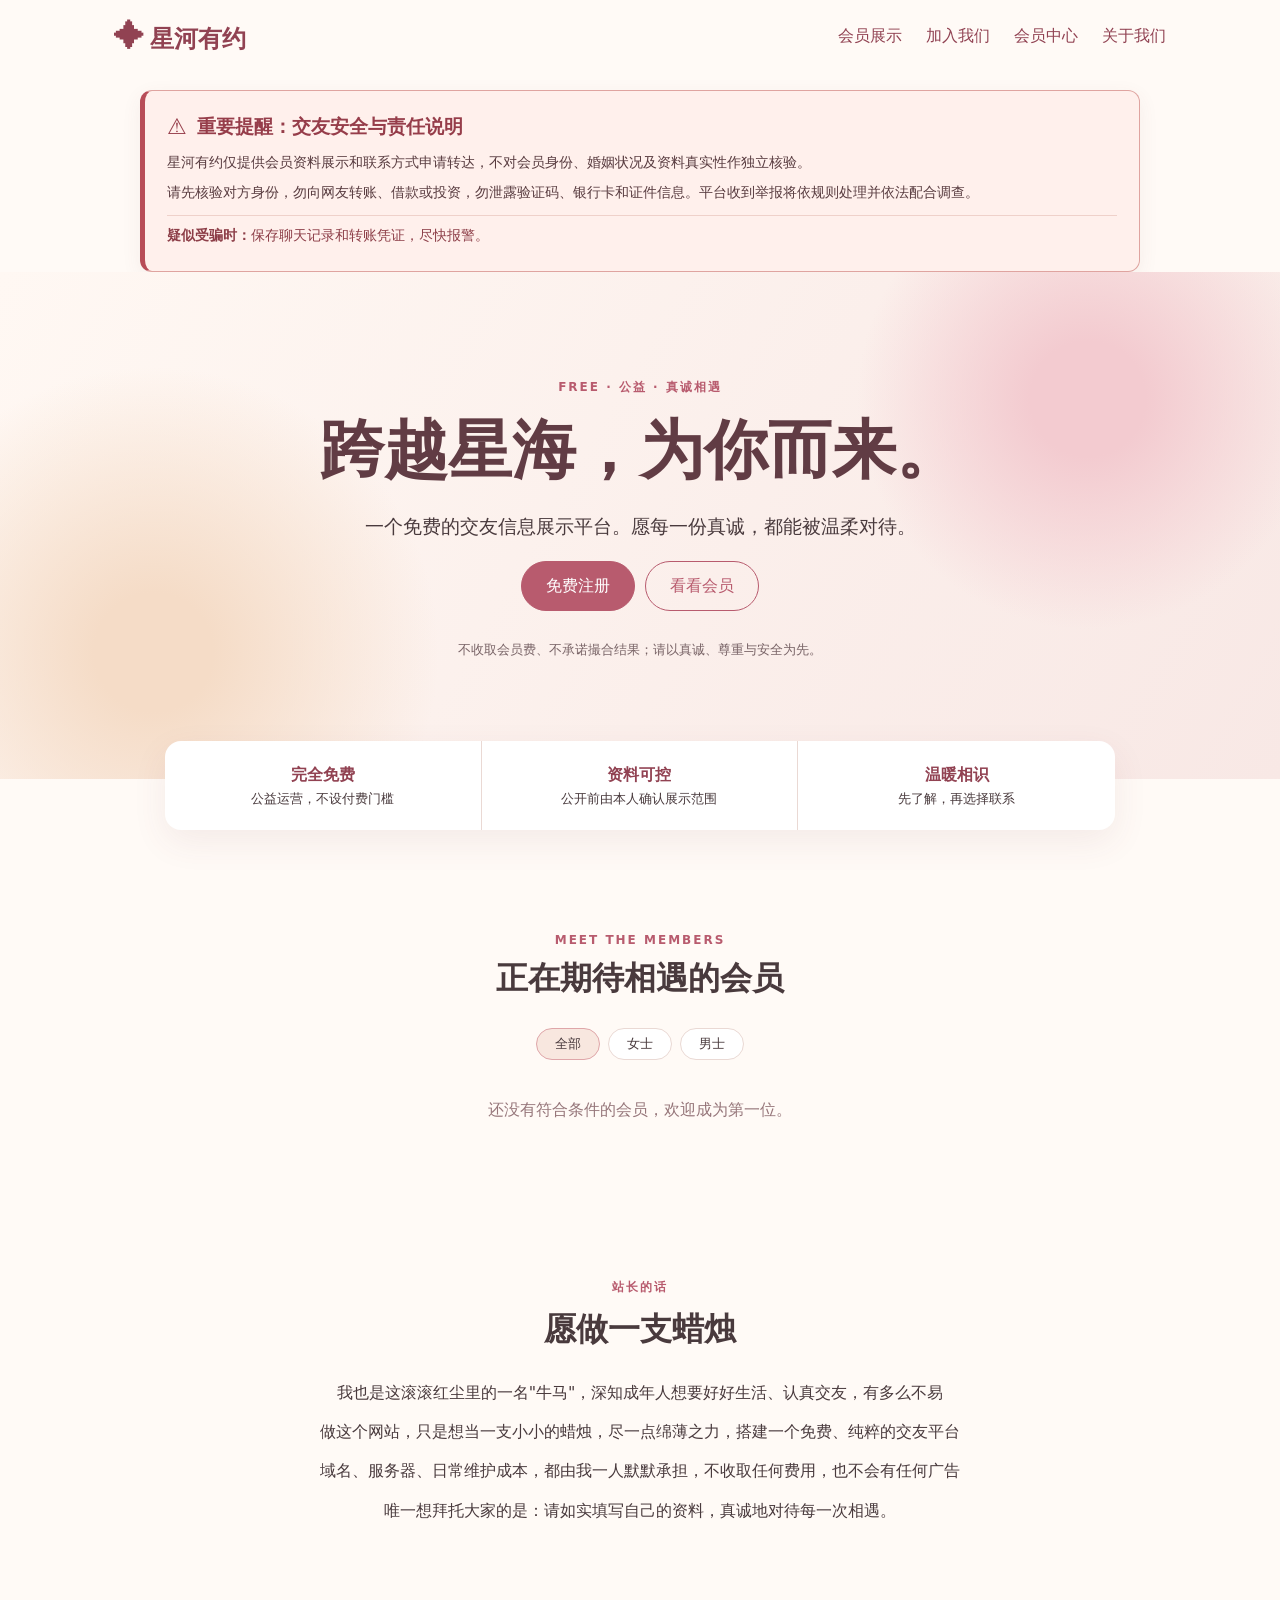
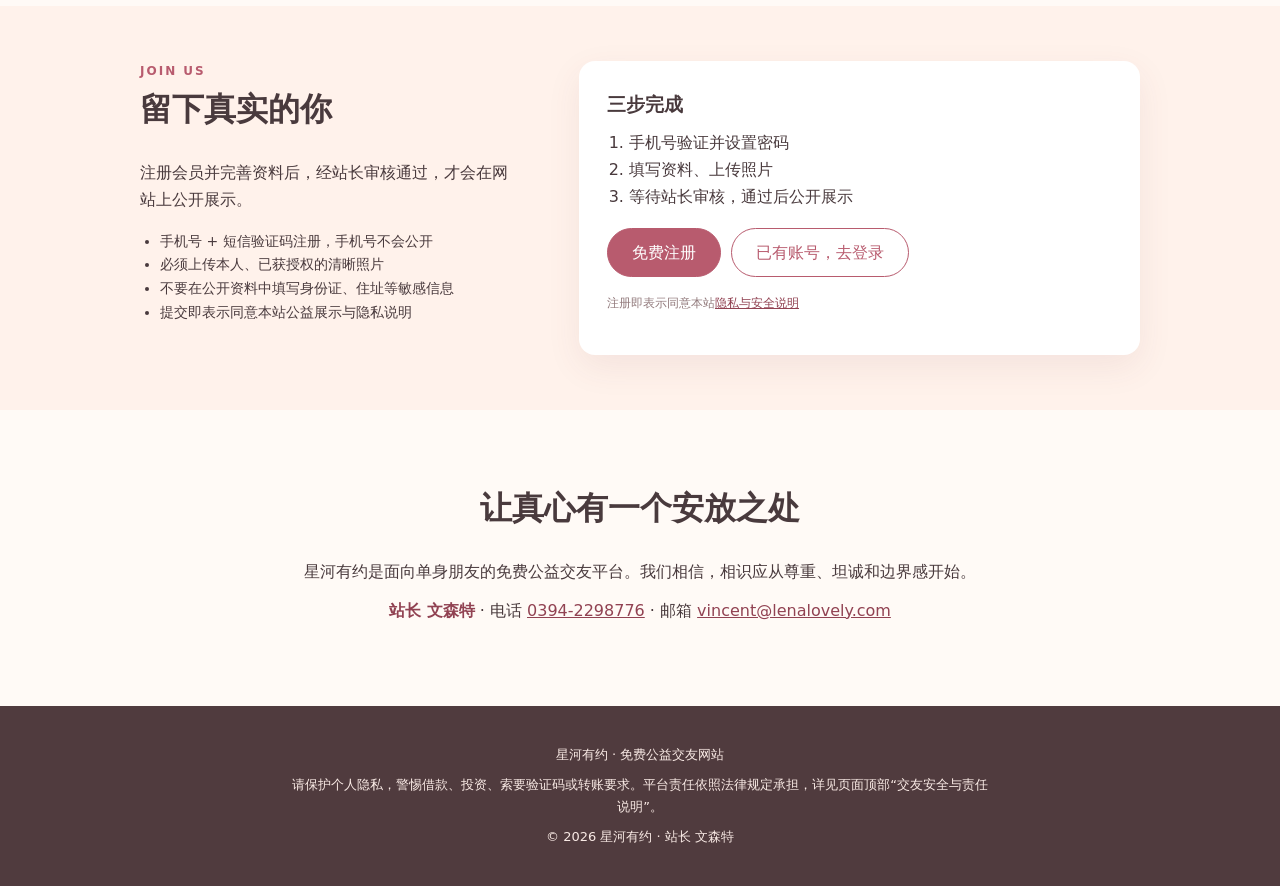
==== index.html @ 70a1deb9 "Refine safety alert section in index.html Updated safety alert section to remove redundant informati" ====
<!doctype html>
<html lang="zh-CN">
<head>
  <meta charset="UTF-8" />
  <meta name="viewport" content="width=device-width, initial-scale=1.0" />
  <meta name="description" content="星河有约——免费公益交友信息展示平台。" />
  <title>星河有约 · 免费公益交友网站</title>
  <link rel="stylesheet" href="styles.css?v=20261016c" />
</head>
<body>
  <header class="site-header"><a class="brand" href="#top" aria-label="星河有约首页"><span>✦</span> 星河有约</a><nav><a href="#guests">会员展示</a><a href="#join">加入我们</a><a href="member.html">会员中心</a><a href="#about">关于我们</a></nav></header>
  <section class="safety-alert" role="note" aria-labelledby="safety-alert-title"><div class="safety-alert-title"><span aria-hidden="true">⚠</span><h2 id="safety-alert-title">重要提醒：交友安全与责任说明</h2></div><p>星河有约仅提供会员资料展示和联系方式申请转达，不对会员身份、婚姻状况及资料真实性作独立核验。</p><p>请先核验对方身份，勿向网友转账、借款或投资，勿泄露验证码、银行卡和证件信息。平台收到举报将依规则处理并依法配合调查。</p><p class="safety-alert-action"><b>疑似受骗时：</b>保存聊天记录和转账凭证，尽快报警。</p></section>
  <main id="top">
    <section class="hero"><p class="eyebrow">FREE · 公益 · 真诚相遇</p><h1>跨越星海，为你而来。</h1><p>一个免费的交友信息展示平台。愿每一份真诚，都能被温柔对待。</p><div class="hero-actions"><a class="button primary" href="member.html#register">免费注册</a><a class="button ghost" href="#guests">看看会员</a></div><p class="notice">不收取会员费、不承诺撮合结果；请以真诚、尊重与安全为先。</p></section>
    <section class="values"><article><b>完全免费</b><span>公益运营，不设付费门槛</span></article><article><b>资料可控</b><span>公开前由本人确认展示范围</span></article><article><b>温暖相识</b><span>先了解，再选择联系</span></article></section>
    <section class="section" id="guests"><div class="section-heading"><p class="eyebrow">MEET THE MEMBERS</p><h2>正在期待相遇的会员</h2><div class="filters"><button class="filter active" data-filter="all">全部</button><button class="filter" data-filter="女">女士</button><button class="filter" data-filter="男">男士</button></div></div><div id="guest-list" class="guest-grid" aria-live="polite"></div><p id="empty-state" class="empty" hidden>还没有符合条件的会员，欢迎成为第一位。</p></section>
    <section class="about" id="founder-note"><p class="eyebrow">站长的话</p><h2>愿做一支蜡烛</h2><p>我也是这滚滚红尘里的一名"牛马"，深知成年人想要好好生活、认真交友，有多么不易</p><p>做这个网站，只是想当一支小小的蜡烛，尽一点绵薄之力，搭建一个免费、纯粹的交友平台</p><p>域名、服务器、日常维护成本，都由我一人默默承担，不收取任何费用，也不会有任何广告</p><p>唯一想拜托大家的是：请如实填写自己的资料，真诚地对待每一次相遇。</p></section>
    <section class="join section" id="join"><div><p class="eyebrow">JOIN US</p><h2>留下真实的你</h2><p>注册会员并完善资料后，经站长审核通过，才会在网站上公开展示。</p><ul><li>手机号 + 短信验证码注册，手机号不会公开</li><li>必须上传本人、已获授权的清晰照片</li><li>不要在公开资料中填写身份证、住址等敏感信息</li><li>提交即表示同意本站公益展示与隐私说明</li></ul></div><div class="join-card"><h3>三步完成</h3><ol><li>手机号验证并设置密码</li><li>填写资料、上传照片</li><li>等待站长审核，通过后公开展示</li></ol><p><a class="button primary" href="member.html#register">免费注册</a><a class="button ghost" href="member.html">已有账号，去登录</a></p><label class="check" style="margin-top:14px"><small>注册即表示同意本站<a href="#privacy">隐私与安全说明</a></small></label></div></section>
    <section id="about" class="about"><h2>让真心有一个安放之处</h2><p>星河有约是面向单身朋友的免费公益交友平台。我们相信，相识应从尊重、坦诚和边界感开始。</p><p><b>站长 文森特</b> · 电话 <a href="tel:03942298776">0394-2298776</a> · 邮箱 <a href="mailto:vincent@lenalovely.com">vincent@lenalovely.com</a></p></section>
  </main>
  <footer id="privacy"><p>星河有约 · 免费公益交友网站</p><p>请保护个人隐私，警惕借款、投资、索要验证码或转账要求。平台责任依照法律规定承担，详见页面顶部“交友安全与责任说明”。</p><p>© <span id="year"></span> 星河有约 · 站长 文森特</p></footer>
  <dialog id="profile-dialog"><button class="close" aria-label="关闭">×</button><div id="dialog-content"></div></dialog>
  <script>window.PEIBANJI_TURNSTILE_SITEKEY = "0x4AAAAAAFFvjVPeDbIH4i0z";</script>
  <script src="app.js?v=20261016b"></script>
</body>
</html>
---- styles.css ----
:root{--ink:#493a3d;--rose:#b85b6e;--rose-dark:#914252;--cream:#fffaf6;--peach:#f8e7df;--line:#ead9d4;--shadow:0 12px 35px #74424a15}*{box-sizing:border-box}html{scroll-behavior:smooth}body{margin:0;background:var(--cream);color:var(--ink);font:16px/1.7 ui-rounded,"Microsoft YaHei",system-ui,sans-serif}.site-header{height:72px;display:flex;align-items:center;justify-content:space-between;max-width:1100px;margin:auto;padding:0 24px}.brand{font-family:Georgia,serif;font-size:24px;font-weight:bold;color:var(--rose-dark);text-decoration:none}.brand span{font-size:30px}nav{display:flex;gap:24px}nav a,a{color:var(--rose-dark)}nav a{text-decoration:none}.hero{min-height:465px;padding:105px max(24px,calc((100vw - 1000px)/2));background:radial-gradient(circle at 85% 25%,#f3cbd0 0 5%,transparent 20%),radial-gradient(circle at 12% 75%,#f5dcc7 0 5%,transparent 24%),linear-gradient(120deg,#fff8f3,#f8e8e5);text-align:center}.eyebrow{margin:0;color:var(--rose);letter-spacing:2px;font-size:12px;font-weight:bold}.hero h1,h2{font-family:Georgia,"Microsoft YaHei",serif;line-height:1.25}.hero h1{font-size:clamp(38px,6vw,64px);margin:14px 0;color:#613c44}.hero>p:not(.eyebrow):not(.notice){font-size:19px}.button{display:inline-block;border:1px solid var(--rose);border-radius:99px;padding:10px 24px;font:inherit;cursor:pointer;text-decoration:none}.primary{background:var(--rose);color:white}.primary:hover{background:var(--rose-dark)}.ghost{color:var(--rose);margin-left:10px}.notice{font-size:13px;color:#796467;margin-top:28px}.values{max-width:950px;margin:-38px auto 45px;display:grid;grid-template-columns:repeat(3,1fr);background:white;border-radius:16px;box-shadow:var(--shadow);position:relative}.values article{padding:20px 28px;text-align:center;border-right:1px solid var(--line)}.values article:last-child{border:0}.values b,.values span{display:block}.values b{color:var(--rose-dark)}.values span{font-size:13px}.section{max-width:1050px;margin:0 auto;padding:55px 24px}.section-heading{text-align:center}.section-heading h2,.join h2,.about h2{font-size:32px;margin:8px 0 30px}.filters{display:flex;gap:8px;justify-content:center;margin:20px}.filter{border:1px solid var(--line);background:white;color:var(--ink);border-radius:20px;padding:6px 18px;cursor:pointer}.filter.active{background:var(--peach);border-color:#dfa6a9}.guest-grid{display:grid;grid-template-columns:repeat(3,1fr);gap:20px}.card{background:white;border:1px solid #f2e5e0;border-radius:15px;overflow:hidden;box-shadow:0 5px 15px #6d505008;cursor:pointer;transition:.2s}.card:hover{transform:translateY(-4px);box-shadow:var(--shadow)}.photo{height:210px;width:100%;object-fit:contain;background:#f4ddd7}.card-body{padding:16px 18px}.card h3{margin:0;font-size:19px}.meta{color:#96767a;font-size:14px}.bio{font-size:14px;margin:8px 0 0}.empty{text-align:center;color:#96767a}.join{display:grid;grid-template-columns:.8fr 1.2fr;gap:65px;background:#fff2eb;max-width:none;padding-left:max(24px,calc((100vw - 1000px)/2));padding-right:max(24px,calc((100vw - 1000px)/2))}.join ul{padding-left:20px;font-size:14px}form{background:white;border-radius:16px;padding:28px;box-shadow:var(--shadow)}label{display:block;font-weight:bold;margin-bottom:13px;font-size:14px}input,select,textarea{display:block;width:100%;padding:9px 11px;border:1px solid var(--line);border-radius:8px;background:#fffdfb;font:inherit;color:var(--ink)}textarea{min-height:90px;resize:vertical}small{font-weight:normal;display:block;color:#927a7c;font-size:12px}.two-cols{display:grid;grid-template-columns:1fr 1fr;gap:12px}.check{display:flex;align-items:center;gap:8px;font-weight:normal;font-size:13px}.check input{width:auto}.form-status{min-height:25px;color:var(--rose-dark);font-size:14px}.about{text-align:center;max-width:760px;margin:auto;padding:70px 24px}.about p{margin:12px}.about b{color:var(--rose-dark)}.contact-request{margin-top:16px;padding-top:14px;border-top:1px solid var(--line)}.contact-form{margin-top:10px}.contact-form label{margin-bottom:10px}footer{background:#503b3e;color:#f9eae5;text-align:center;padding:30px 24px;font-size:13px}footer p{max-width:700px;margin:8px auto}dialog{border:0;border-radius:16px;max-width:480px;width:calc(100% - 32px);padding:0;box-shadow:var(--shadow)}dialog::backdrop{background:#33212688}.dialog-image{width:100%;height:300px;object-fit:contain;background:#f4ddd7}.dialog-body{padding:20px}.close{position:absolute;right:8px;top:6px;border:0;background:#fff;color:var(--rose-dark);font-size:28px;line-height:32px;width:32px;height:32px;border-radius:50%;cursor:pointer}@media(max-width:700px){nav{gap:12px;font-size:13px}.values,.guest-grid,.join{grid-template-columns:1fr}.values{margin:0 16px 25px}.values article{border-right:0;border-bottom:1px solid var(--line)}.join{gap:20px}.hero{min-height:420px;padding-top:80px}.guest-grid{grid-template-columns:repeat(2,1fr)}.photo{height:165px}}@media(max-width:420px){nav{display:none}.guest-grid{grid-template-columns:1fr}}

[hidden]{display:none!important}

.admin .member-card{cursor:default;transform:none}
.admin .member-card:hover{transform:none;box-shadow:0 5px 15px #6d505008}
.member-photos{display:flex;gap:8px;flex-wrap:wrap;padding:12px 12px 0}
.member-photos:empty{display:none}
.member-photos .photo{width:88px;height:96px;max-width:none;object-fit:cover;border-radius:8px}
.member-created{margin:8px 0}
.member-status{display:flex;align-items:center;gap:10px;margin:10px 0 14px;padding:8px 10px;border-radius:8px;background:#fff7f3;color:#796467;font-size:14px}
.member-status b{color:var(--rose-dark);font-weight:700}
.member-actions{display:grid;gap:9px;margin-top:12px}
.member-review-actions{display:grid;grid-template-columns:repeat(2,minmax(0,1fr));gap:9px}
.member-actions .button{display:flex;align-items:center;justify-content:center;min-height:42px;margin:0;padding:8px 14px;white-space:nowrap}
.member-actions .member-delete{width:100%;border-color:#d8a2a7;color:#a34e5c;background:#fff}
.member-actions .member-delete:hover{background:#fff0ed}
.admin-member-search{max-width:520px;margin:14px 0 8px}
.admin-member-search label{margin-bottom:6px}
.admin-member-search>div{display:flex;align-items:center;gap:8px}
.admin-member-search input{flex:1;min-width:0}
.admin-member-search .button{flex:none;margin:0;padding:8px 16px}
#profile-dialog{width:min(980px,calc(100vw - 32px));max-width:none;max-height:calc(100dvh - 32px);overflow:auto}
#profile-dialog .close{z-index:3}
.profile-modal-layout{display:grid;grid-template-columns:minmax(0,1.2fr) minmax(300px,.8fr);min-height:540px}
.profile-gallery{display:flex;min-width:0;flex-direction:column;gap:12px;padding:24px;background:#fcf5f2}
.gallery-stage{position:relative;display:grid;min-height:360px;height:min(68vh,650px);place-items:center;overflow:hidden;border-radius:12px;background:#f1e7e3}
.gallery-main{display:block;width:100%;height:100%;object-fit:contain}
.gallery-arrow{position:absolute;top:50%;display:grid;width:42px;height:42px;place-items:center;transform:translateY(-50%);border:0;border-radius:50%;background:#fffE;color:var(--rose-dark);font-size:32px;line-height:1;box-shadow:0 2px 10px #33212622;cursor:pointer}
.gallery-prev{left:12px}.gallery-next{right:12px}
.gallery-count{position:absolute;right:12px;bottom:12px;padding:3px 10px;border-radius:20px;background:#332126aa;color:#fff;font-size:13px}
.gallery-thumbnails{display:flex;gap:10px;justify-content:center;overflow-x:auto;padding:2px}
.gallery-thumb{flex:none;width:76px;height:64px;overflow:hidden;padding:0;border:2px solid transparent;border-radius:8px;background:#fff;cursor:pointer}
.gallery-thumb.active{border-color:var(--rose);box-shadow:0 0 0 2px #b85b6e33}
.gallery-thumb img{display:block;width:100%;height:100%;object-fit:cover}
#profile-dialog .dialog-body{align-self:center;max-height:100%;overflow-y:auto;padding:44px 30px 30px}
@media(max-width:760px){#profile-dialog{width:calc(100vw - 20px);max-height:calc(100dvh - 20px)}.profile-modal-layout{grid-template-columns:1fr;min-height:0}.profile-gallery{gap:8px;padding:12px}.gallery-stage{height:42dvh;min-height:220px;max-height:440px}.gallery-thumbnails{justify-content:flex-start}.gallery-thumb{width:66px;height:56px}#profile-dialog .dialog-body{padding:18px 20px 24px}}
.private-photo-placeholder{display:flex;align-items:center;justify-content:center;flex-direction:column;gap:6px;color:#8f7378;background:linear-gradient(135deg,#f8e7df,#fff5ef);font-size:15px;text-align:center}
.private-photo-placeholder:first-line{font-size:24px}
.private-photo-locked{display:flex;min-height:540px;align-items:center;justify-content:center;flex-direction:column;gap:12px;padding:30px;background:#fcf5f2;color:#796467;text-align:center}
.private-photo-locked span{font-size:42px}
.private-photo-locked b{color:var(--rose-dark);font-size:18px}
.private-photo-note{padding:10px 12px;border-radius:8px;background:#fff7f3;color:var(--rose-dark);font-size:14px}
@media(max-width:760px){.private-photo-locked{min-height:240px}}

.safety-alert{max-width:1000px;margin:18px auto 0;padding:17px 22px;border:1px solid #dfa4a0;border-left:5px solid #b84d58;border-radius:12px;background:#fff0ec;color:#593c40;box-shadow:0 6px 20px #74424a12}
.safety-alert-title{display:flex;align-items:center;gap:10px;margin-bottom:6px;color:#963d4a}
.safety-alert-title span{font-size:22px}
.safety-alert-title h2{margin:0;font-family:inherit;font-size:19px;line-height:1.4}
.safety-alert p{margin:6px 0;font-size:14px;line-height:1.7}
.safety-alert .safety-alert-action{margin-top:10px;padding-top:8px;border-top:1px solid #efd1ca;color:#8d3e48}
@media(max-width:700px){.safety-alert{margin:12px 14px 0;padding:14px 16px}.safety-alert-title h2{font-size:17px}.safety-alert p{font-size:13px}}

.join-card{background:white;border-radius:16px;padding:28px;box-shadow:var(--shadow)}.join-card h3{margin:0 0 8px}.join-card ol{padding-left:22px;margin:0 0 18px}.join-card .ghost{margin-left:10px}
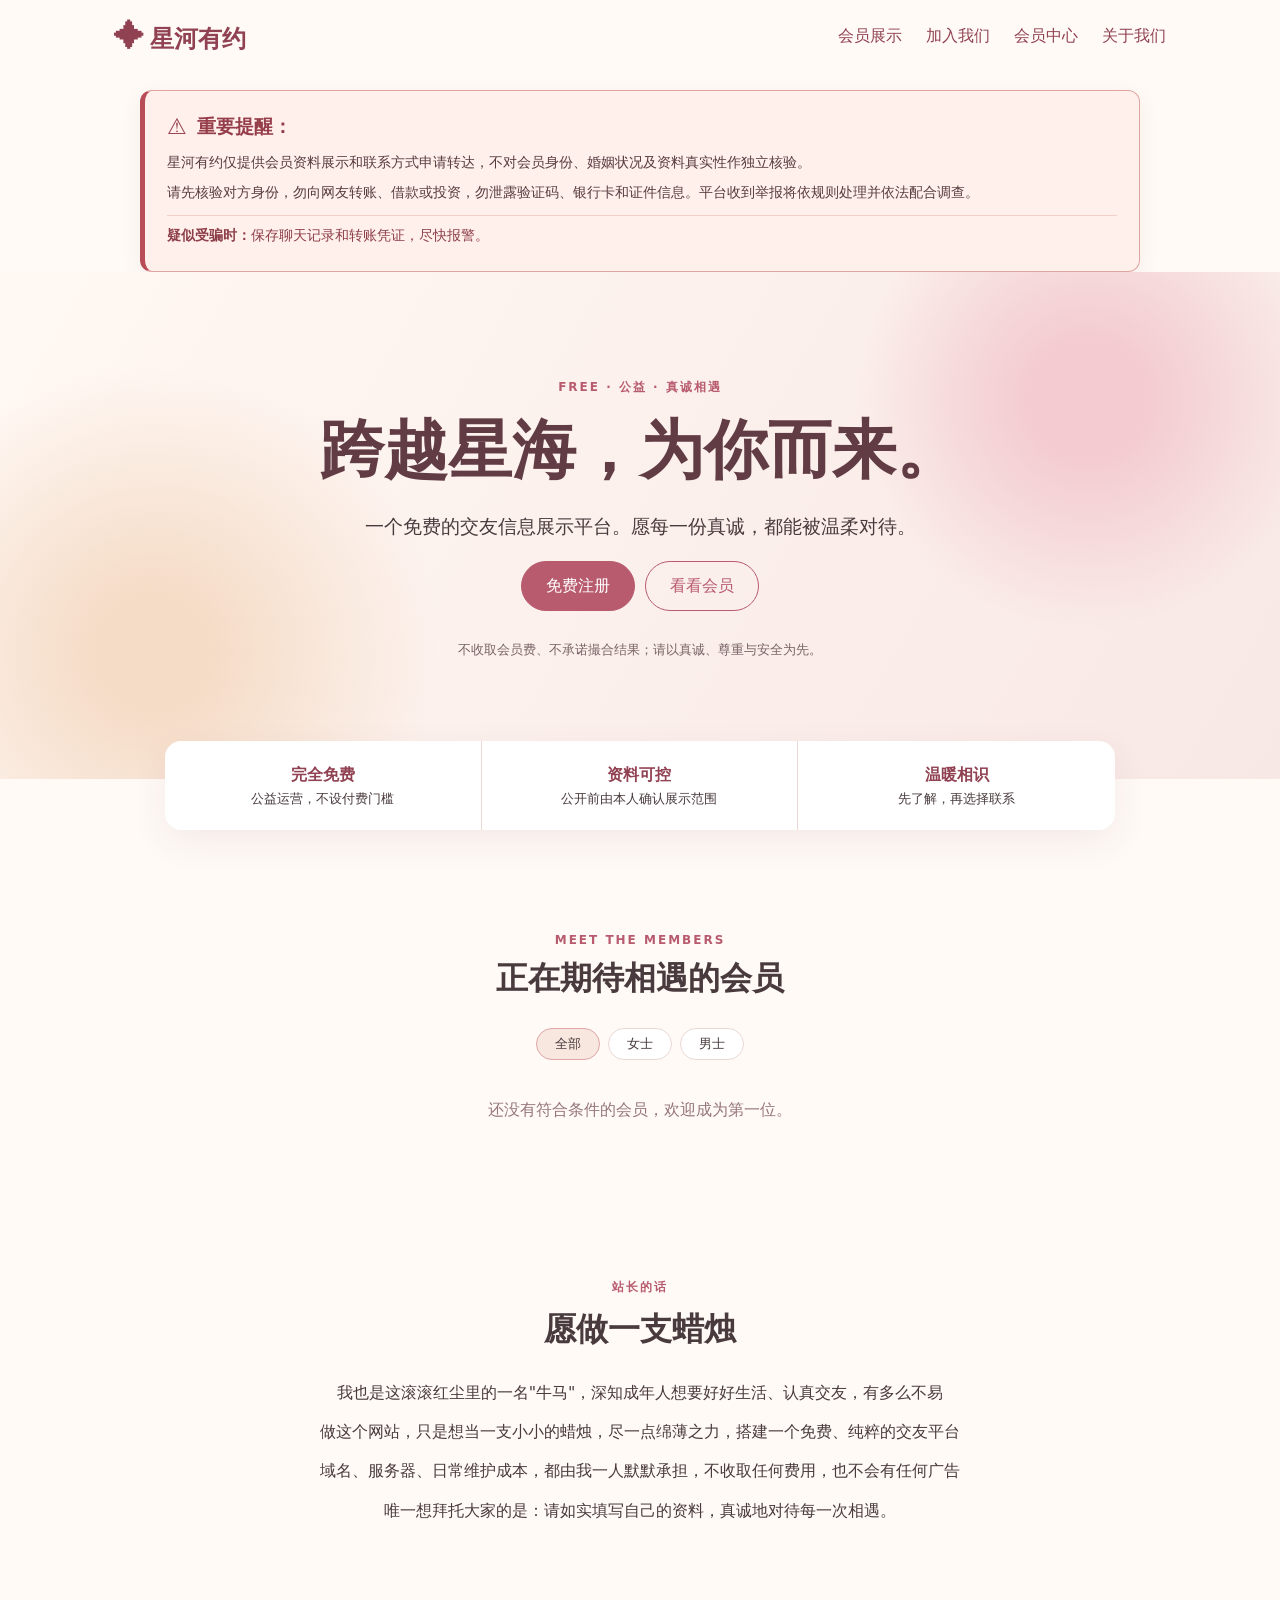
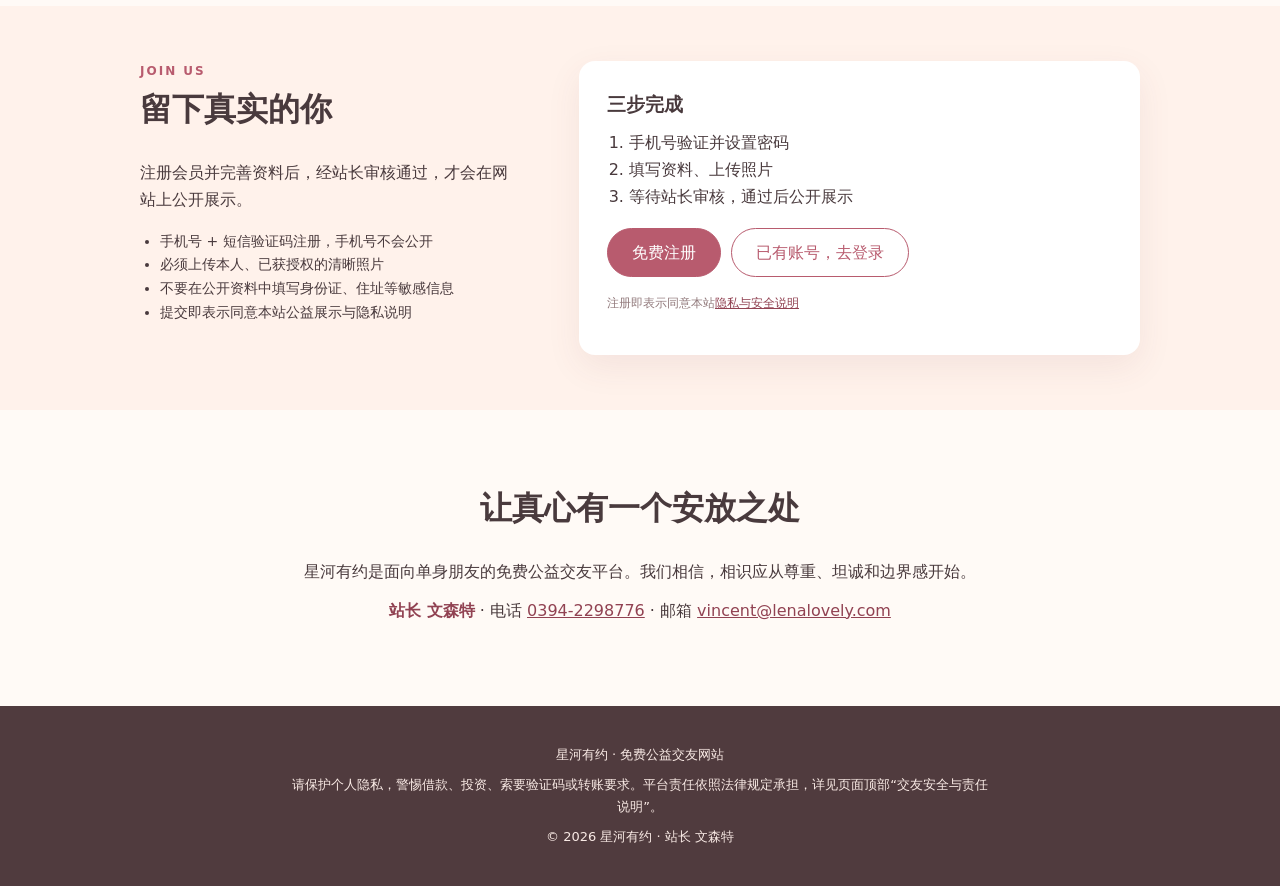
==== commit 95aadcc3: "Revise safety alert section title Updated the safety alert section title for clarity." ====
--- a/index.html
+++ b/index.html
@@ -9,7 +9,7 @@
 </head>
 <body>
   <header class="site-header"><a class="brand" href="#top" aria-label="星河有约首页"><span>✦</span> 星河有约</a><nav><a href="#guests">会员展示</a><a href="#join">加入我们</a><a href="member.html">会员中心</a><a href="#about">关于我们</a></nav></header>
-  <section class="safety-alert" role="note" aria-labelledby="safety-alert-title"><div class="safety-alert-title"><span aria-hidden="true">⚠</span><h2 id="safety-alert-title">重要提醒：交友安全与责任说明</h2></div><p>星河有约仅提供会员资料展示和联系方式申请转达，不对会员身份、婚姻状况及资料真实性作独立核验。</p><p>请先核验对方身份，勿向网友转账、借款或投资，勿泄露验证码、银行卡和证件信息。平台收到举报将依规则处理并依法配合调查。</p><p class="safety-alert-action"><b>疑似受骗时：</b>保存聊天记录和转账凭证，尽快报警。</p></section>
+  <section class="safety-alert" role="note" aria-labelledby="safety-alert-title"><div class="safety-alert-title"><span aria-hidden="true">⚠</span><h2 id="safety-alert-title">重要提醒：</h2></div><p>星河有约仅提供会员资料展示和联系方式申请转达，不对会员身份、婚姻状况及资料真实性作独立核验。</p><p>请先核验对方身份，勿向网友转账、借款或投资，勿泄露验证码、银行卡和证件信息。平台收到举报将依规则处理并依法配合调查。</p><p class="safety-alert-action"><b>疑似受骗时：</b>保存聊天记录和转账凭证，尽快报警。</p></section>
   <main id="top">
     <section class="hero"><p class="eyebrow">FREE · 公益 · 真诚相遇</p><h1>跨越星海，为你而来。</h1><p>一个免费的交友信息展示平台。愿每一份真诚，都能被温柔对待。</p><div class="hero-actions"><a class="button primary" href="member.html#register">免费注册</a><a class="button ghost" href="#guests">看看会员</a></div><p class="notice">不收取会员费、不承诺撮合结果；请以真诚、尊重与安全为先。</p></section>
     <section class="values"><article><b>完全免费</b><span>公益运营，不设付费门槛</span></article><article><b>资料可控</b><span>公开前由本人确认展示范围</span></article><article><b>温暖相识</b><span>先了解，再选择联系</span></article></section>
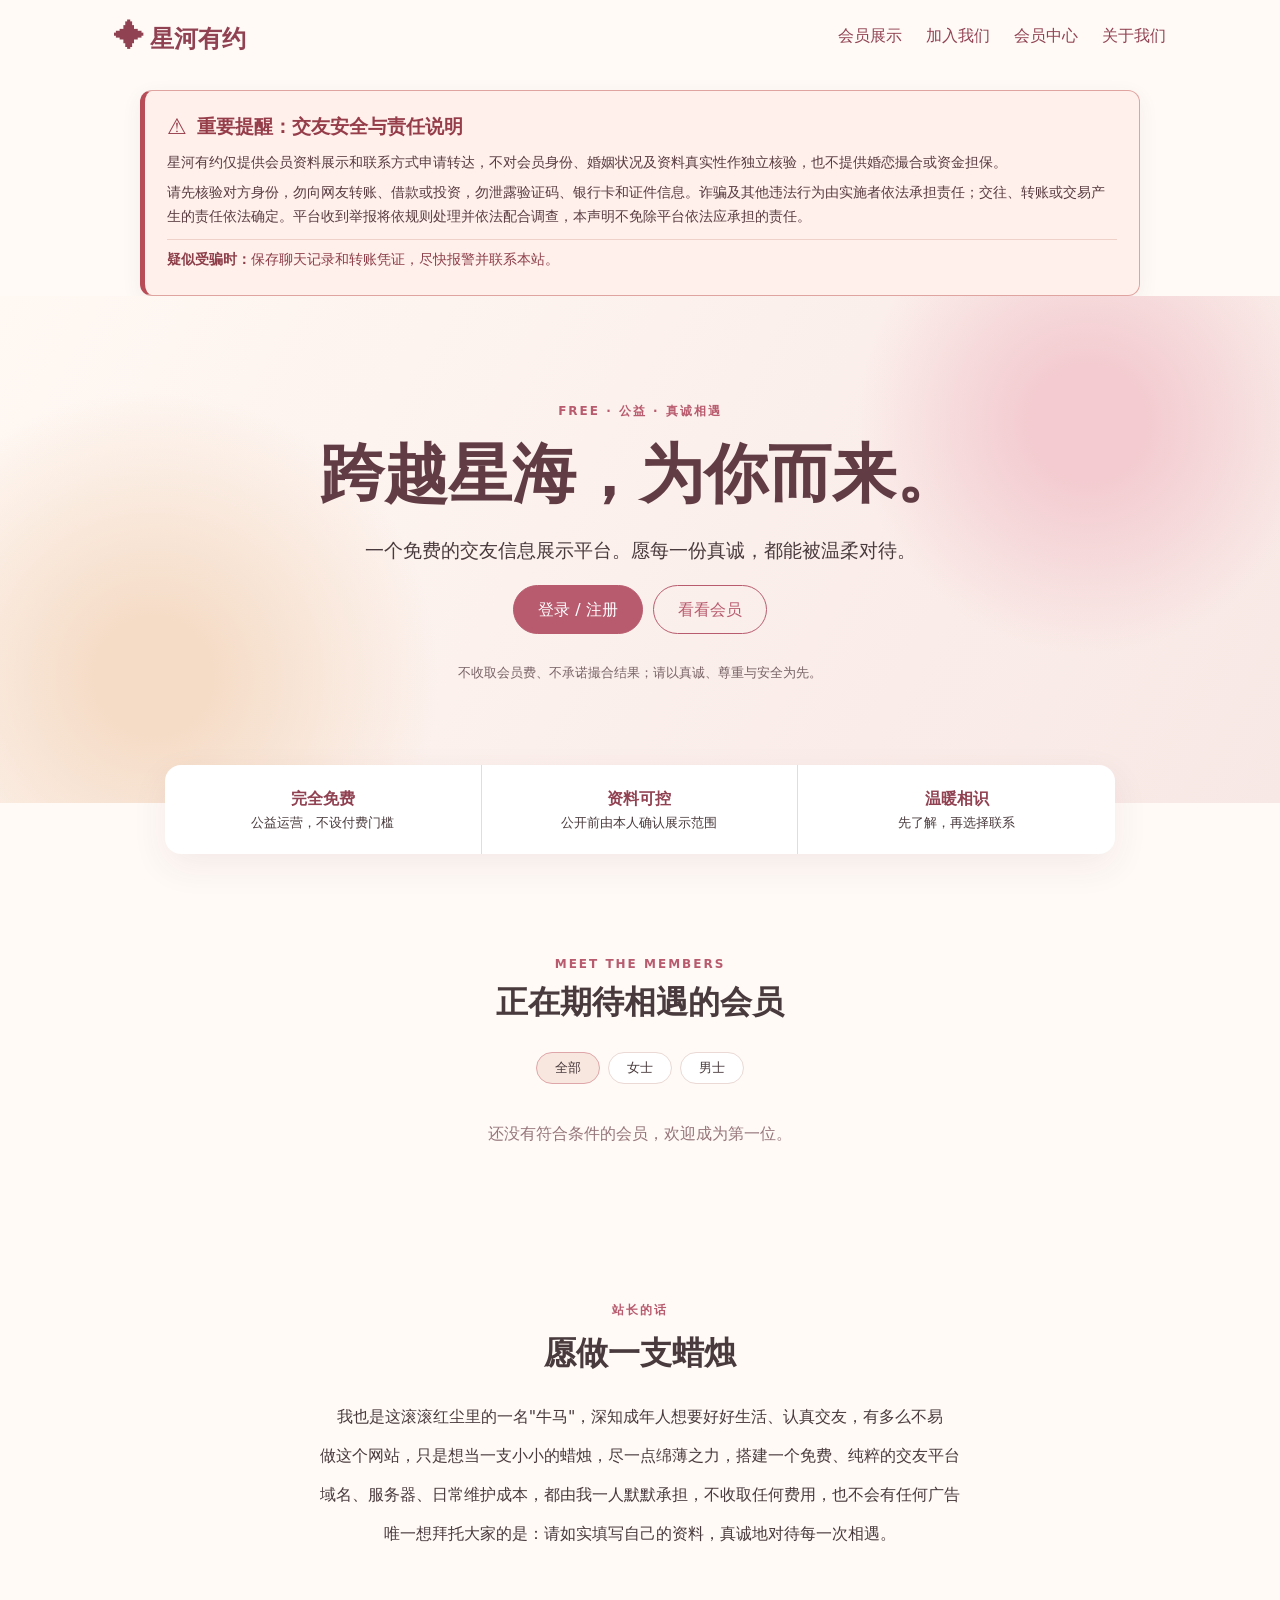
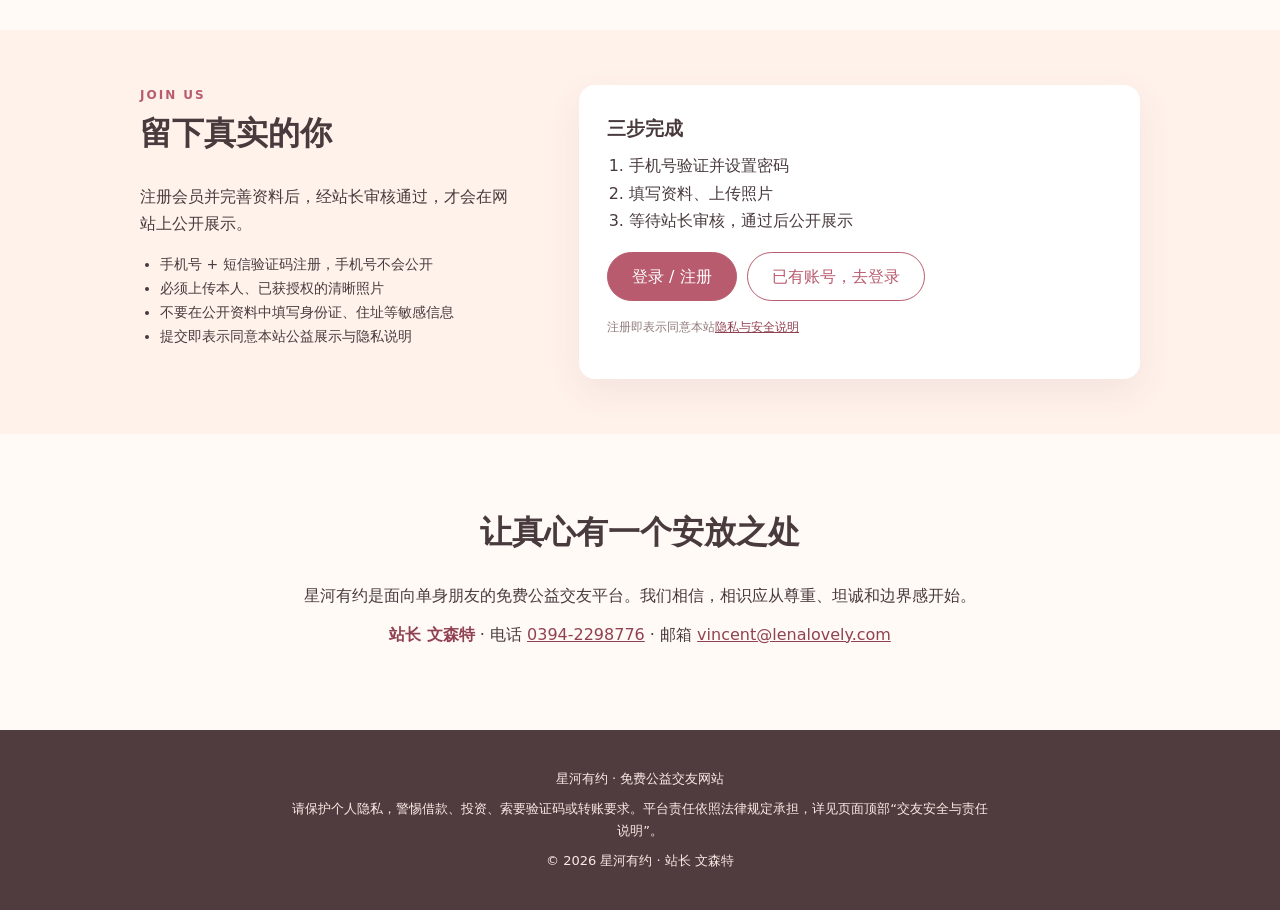
==== commit cabb8108: "Add files via upload" ====
--- a/index.html
+++ b/index.html
@@ -9,13 +9,13 @@
 </head>
 <body>
   <header class="site-header"><a class="brand" href="#top" aria-label="星河有约首页"><span>✦</span> 星河有约</a><nav><a href="#guests">会员展示</a><a href="#join">加入我们</a><a href="member.html">会员中心</a><a href="#about">关于我们</a></nav></header>
-  <section class="safety-alert" role="note" aria-labelledby="safety-alert-title"><div class="safety-alert-title"><span aria-hidden="true">⚠</span><h2 id="safety-alert-title">重要提醒：</h2></div><p>星河有约仅提供会员资料展示和联系方式申请转达，不对会员身份、婚姻状况及资料真实性作独立核验。</p><p>请先核验对方身份，勿向网友转账、借款或投资，勿泄露验证码、银行卡和证件信息。平台收到举报将依规则处理并依法配合调查。</p><p class="safety-alert-action"><b>疑似受骗时：</b>保存聊天记录和转账凭证，尽快报警。</p></section>
+  <section class="safety-alert" role="note" aria-labelledby="safety-alert-title"><div class="safety-alert-title"><span aria-hidden="true">⚠</span><h2 id="safety-alert-title">重要提醒：交友安全与责任说明</h2></div><p>星河有约仅提供会员资料展示和联系方式申请转达，不对会员身份、婚姻状况及资料真实性作独立核验，也不提供婚恋撮合或资金担保。</p><p>请先核验对方身份，勿向网友转账、借款或投资，勿泄露验证码、银行卡和证件信息。诈骗及其他违法行为由实施者依法承担责任；交往、转账或交易产生的责任依法确定。平台收到举报将依规则处理并依法配合调查，本声明不免除平台依法应承担的责任。</p><p class="safety-alert-action"><b>疑似受骗时：</b>保存聊天记录和转账凭证，尽快报警并联系本站。</p></section>
   <main id="top">
-    <section class="hero"><p class="eyebrow">FREE · 公益 · 真诚相遇</p><h1>跨越星海，为你而来。</h1><p>一个免费的交友信息展示平台。愿每一份真诚，都能被温柔对待。</p><div class="hero-actions"><a class="button primary" href="member.html#register">免费注册</a><a class="button ghost" href="#guests">看看会员</a></div><p class="notice">不收取会员费、不承诺撮合结果；请以真诚、尊重与安全为先。</p></section>
+    <section class="hero"><p class="eyebrow">FREE · 公益 · 真诚相遇</p><h1>跨越星海，为你而来。</h1><p>一个免费的交友信息展示平台。愿每一份真诚，都能被温柔对待。</p><div class="hero-actions"><a class="button primary" href="member.html">登录 / 注册</a><a class="button ghost" href="#guests">看看会员</a></div><p class="notice">不收取会员费、不承诺撮合结果；请以真诚、尊重与安全为先。</p></section>
     <section class="values"><article><b>完全免费</b><span>公益运营，不设付费门槛</span></article><article><b>资料可控</b><span>公开前由本人确认展示范围</span></article><article><b>温暖相识</b><span>先了解，再选择联系</span></article></section>
     <section class="section" id="guests"><div class="section-heading"><p class="eyebrow">MEET THE MEMBERS</p><h2>正在期待相遇的会员</h2><div class="filters"><button class="filter active" data-filter="all">全部</button><button class="filter" data-filter="女">女士</button><button class="filter" data-filter="男">男士</button></div></div><div id="guest-list" class="guest-grid" aria-live="polite"></div><p id="empty-state" class="empty" hidden>还没有符合条件的会员，欢迎成为第一位。</p></section>
     <section class="about" id="founder-note"><p class="eyebrow">站长的话</p><h2>愿做一支蜡烛</h2><p>我也是这滚滚红尘里的一名"牛马"，深知成年人想要好好生活、认真交友，有多么不易</p><p>做这个网站，只是想当一支小小的蜡烛，尽一点绵薄之力，搭建一个免费、纯粹的交友平台</p><p>域名、服务器、日常维护成本，都由我一人默默承担，不收取任何费用，也不会有任何广告</p><p>唯一想拜托大家的是：请如实填写自己的资料，真诚地对待每一次相遇。</p></section>
-    <section class="join section" id="join"><div><p class="eyebrow">JOIN US</p><h2>留下真实的你</h2><p>注册会员并完善资料后，经站长审核通过，才会在网站上公开展示。</p><ul><li>手机号 + 短信验证码注册，手机号不会公开</li><li>必须上传本人、已获授权的清晰照片</li><li>不要在公开资料中填写身份证、住址等敏感信息</li><li>提交即表示同意本站公益展示与隐私说明</li></ul></div><div class="join-card"><h3>三步完成</h3><ol><li>手机号验证并设置密码</li><li>填写资料、上传照片</li><li>等待站长审核，通过后公开展示</li></ol><p><a class="button primary" href="member.html#register">免费注册</a><a class="button ghost" href="member.html">已有账号，去登录</a></p><label class="check" style="margin-top:14px"><small>注册即表示同意本站<a href="#privacy">隐私与安全说明</a></small></label></div></section>
+    <section class="join section" id="join"><div><p class="eyebrow">JOIN US</p><h2>留下真实的你</h2><p>注册会员并完善资料后，经站长审核通过，才会在网站上公开展示。</p><ul><li>手机号 + 短信验证码注册，手机号不会公开</li><li>必须上传本人、已获授权的清晰照片</li><li>不要在公开资料中填写身份证、住址等敏感信息</li><li>提交即表示同意本站公益展示与隐私说明</li></ul></div><div class="join-card"><h3>三步完成</h3><ol><li>手机号验证并设置密码</li><li>填写资料、上传照片</li><li>等待站长审核，通过后公开展示</li></ol><p><a class="button primary" href="member.html">登录 / 注册</a><a class="button ghost" href="member.html">已有账号，去登录</a></p><label class="check" style="margin-top:14px"><small>注册即表示同意本站<a href="#privacy">隐私与安全说明</a></small></label></div></section>
     <section id="about" class="about"><h2>让真心有一个安放之处</h2><p>星河有约是面向单身朋友的免费公益交友平台。我们相信，相识应从尊重、坦诚和边界感开始。</p><p><b>站长 文森特</b> · 电话 <a href="tel:03942298776">0394-2298776</a> · 邮箱 <a href="mailto:vincent@lenalovely.com">vincent@lenalovely.com</a></p></section>
   </main>
   <footer id="privacy"><p>星河有约 · 免费公益交友网站</p><p>请保护个人隐私，警惕借款、投资、索要验证码或转账要求。平台责任依照法律规定承担，详见页面顶部“交友安全与责任说明”。</p><p>© <span id="year"></span> 星河有约 · 站长 文森特</p></footer>
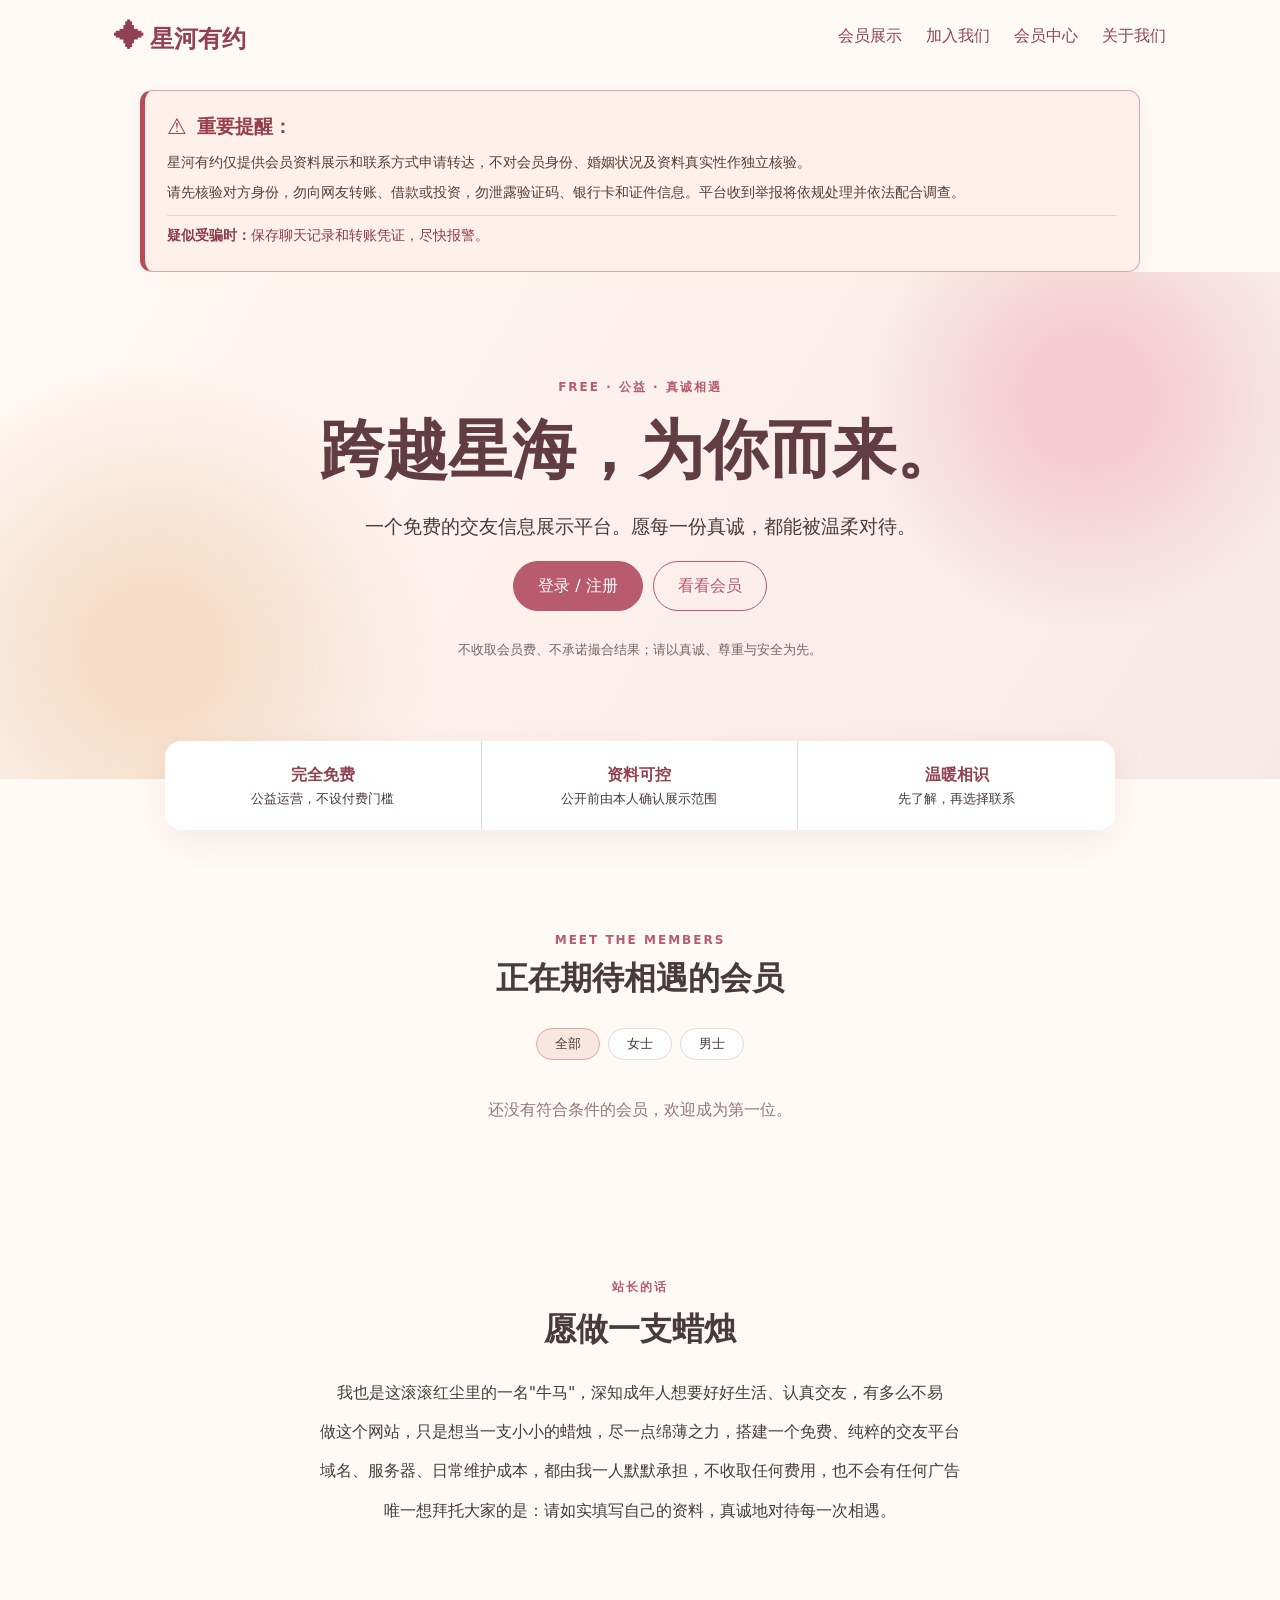
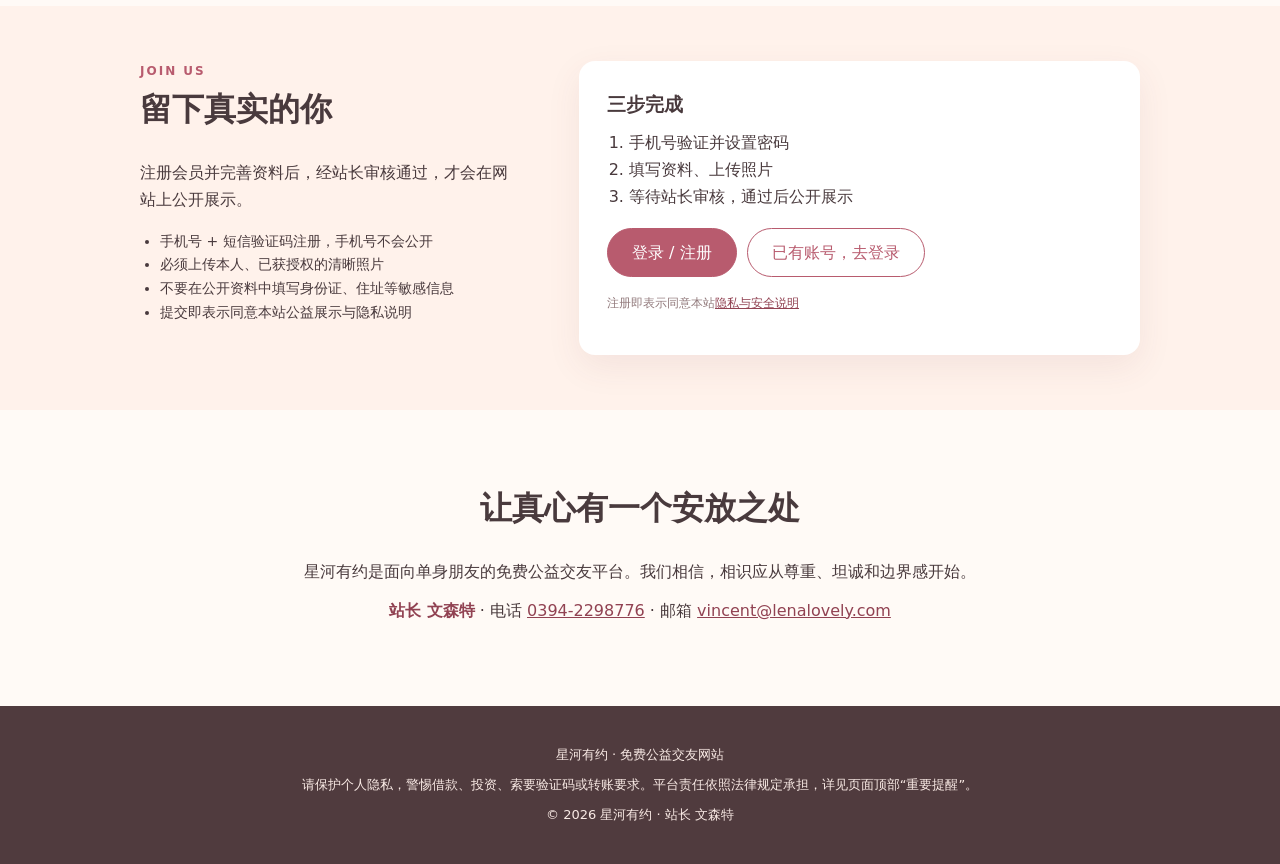
==== commit 565d26ef: "Revise safety alert content for clarity Updated safety alert section with concise information and re" ====
--- a/index.html
+++ b/index.html
@@ -9,7 +9,7 @@
 </head>
 <body>
   <header class="site-header"><a class="brand" href="#top" aria-label="星河有约首页"><span>✦</span> 星河有约</a><nav><a href="#guests">会员展示</a><a href="#join">加入我们</a><a href="member.html">会员中心</a><a href="#about">关于我们</a></nav></header>
-  <section class="safety-alert" role="note" aria-labelledby="safety-alert-title"><div class="safety-alert-title"><span aria-hidden="true">⚠</span><h2 id="safety-alert-title">重要提醒：交友安全与责任说明</h2></div><p>星河有约仅提供会员资料展示和联系方式申请转达，不对会员身份、婚姻状况及资料真实性作独立核验，也不提供婚恋撮合或资金担保。</p><p>请先核验对方身份，勿向网友转账、借款或投资，勿泄露验证码、银行卡和证件信息。诈骗及其他违法行为由实施者依法承担责任；交往、转账或交易产生的责任依法确定。平台收到举报将依规则处理并依法配合调查，本声明不免除平台依法应承担的责任。</p><p class="safety-alert-action"><b>疑似受骗时：</b>保存聊天记录和转账凭证，尽快报警并联系本站。</p></section>
+  <section class="safety-alert" role="note" aria-labelledby="safety-alert-title"><div class="safety-alert-title"><span aria-hidden="true">⚠</span><h2 id="safety-alert-title">重要提醒：</h2></div><p>星河有约仅提供会员资料展示和联系方式申请转达，不对会员身份、婚姻状况及资料真实性作独立核验。</p><p>请先核验对方身份，勿向网友转账、借款或投资，勿泄露验证码、银行卡和证件信息。平台收到举报将依规处理并依法配合调查。</p><p class="safety-alert-action"><b>疑似受骗时：</b>保存聊天记录和转账凭证，尽快报警。</p></section>
   <main id="top">
     <section class="hero"><p class="eyebrow">FREE · 公益 · 真诚相遇</p><h1>跨越星海，为你而来。</h1><p>一个免费的交友信息展示平台。愿每一份真诚，都能被温柔对待。</p><div class="hero-actions"><a class="button primary" href="member.html">登录 / 注册</a><a class="button ghost" href="#guests">看看会员</a></div><p class="notice">不收取会员费、不承诺撮合结果；请以真诚、尊重与安全为先。</p></section>
     <section class="values"><article><b>完全免费</b><span>公益运营，不设付费门槛</span></article><article><b>资料可控</b><span>公开前由本人确认展示范围</span></article><article><b>温暖相识</b><span>先了解，再选择联系</span></article></section>
@@ -18,7 +18,7 @@
     <section class="join section" id="join"><div><p class="eyebrow">JOIN US</p><h2>留下真实的你</h2><p>注册会员并完善资料后，经站长审核通过，才会在网站上公开展示。</p><ul><li>手机号 + 短信验证码注册，手机号不会公开</li><li>必须上传本人、已获授权的清晰照片</li><li>不要在公开资料中填写身份证、住址等敏感信息</li><li>提交即表示同意本站公益展示与隐私说明</li></ul></div><div class="join-card"><h3>三步完成</h3><ol><li>手机号验证并设置密码</li><li>填写资料、上传照片</li><li>等待站长审核，通过后公开展示</li></ol><p><a class="button primary" href="member.html">登录 / 注册</a><a class="button ghost" href="member.html">已有账号，去登录</a></p><label class="check" style="margin-top:14px"><small>注册即表示同意本站<a href="#privacy">隐私与安全说明</a></small></label></div></section>
     <section id="about" class="about"><h2>让真心有一个安放之处</h2><p>星河有约是面向单身朋友的免费公益交友平台。我们相信，相识应从尊重、坦诚和边界感开始。</p><p><b>站长 文森特</b> · 电话 <a href="tel:03942298776">0394-2298776</a> · 邮箱 <a href="mailto:vincent@lenalovely.com">vincent@lenalovely.com</a></p></section>
   </main>
-  <footer id="privacy"><p>星河有约 · 免费公益交友网站</p><p>请保护个人隐私，警惕借款、投资、索要验证码或转账要求。平台责任依照法律规定承担，详见页面顶部“交友安全与责任说明”。</p><p>© <span id="year"></span> 星河有约 · 站长 文森特</p></footer>
+  <footer id="privacy"><p>星河有约 · 免费公益交友网站</p><p>请保护个人隐私，警惕借款、投资、索要验证码或转账要求。平台责任依照法律规定承担，详见页面顶部“重要提醒”。</p><p>© <span id="year"></span> 星河有约 · 站长 文森特</p></footer>
   <dialog id="profile-dialog"><button class="close" aria-label="关闭">×</button><div id="dialog-content"></div></dialog>
   <script>window.PEIBANJI_TURNSTILE_SITEKEY = "0x4AAAAAAFFvjVPeDbIH4i0z";</script>
   <script src="app.js?v=20261016b"></script>
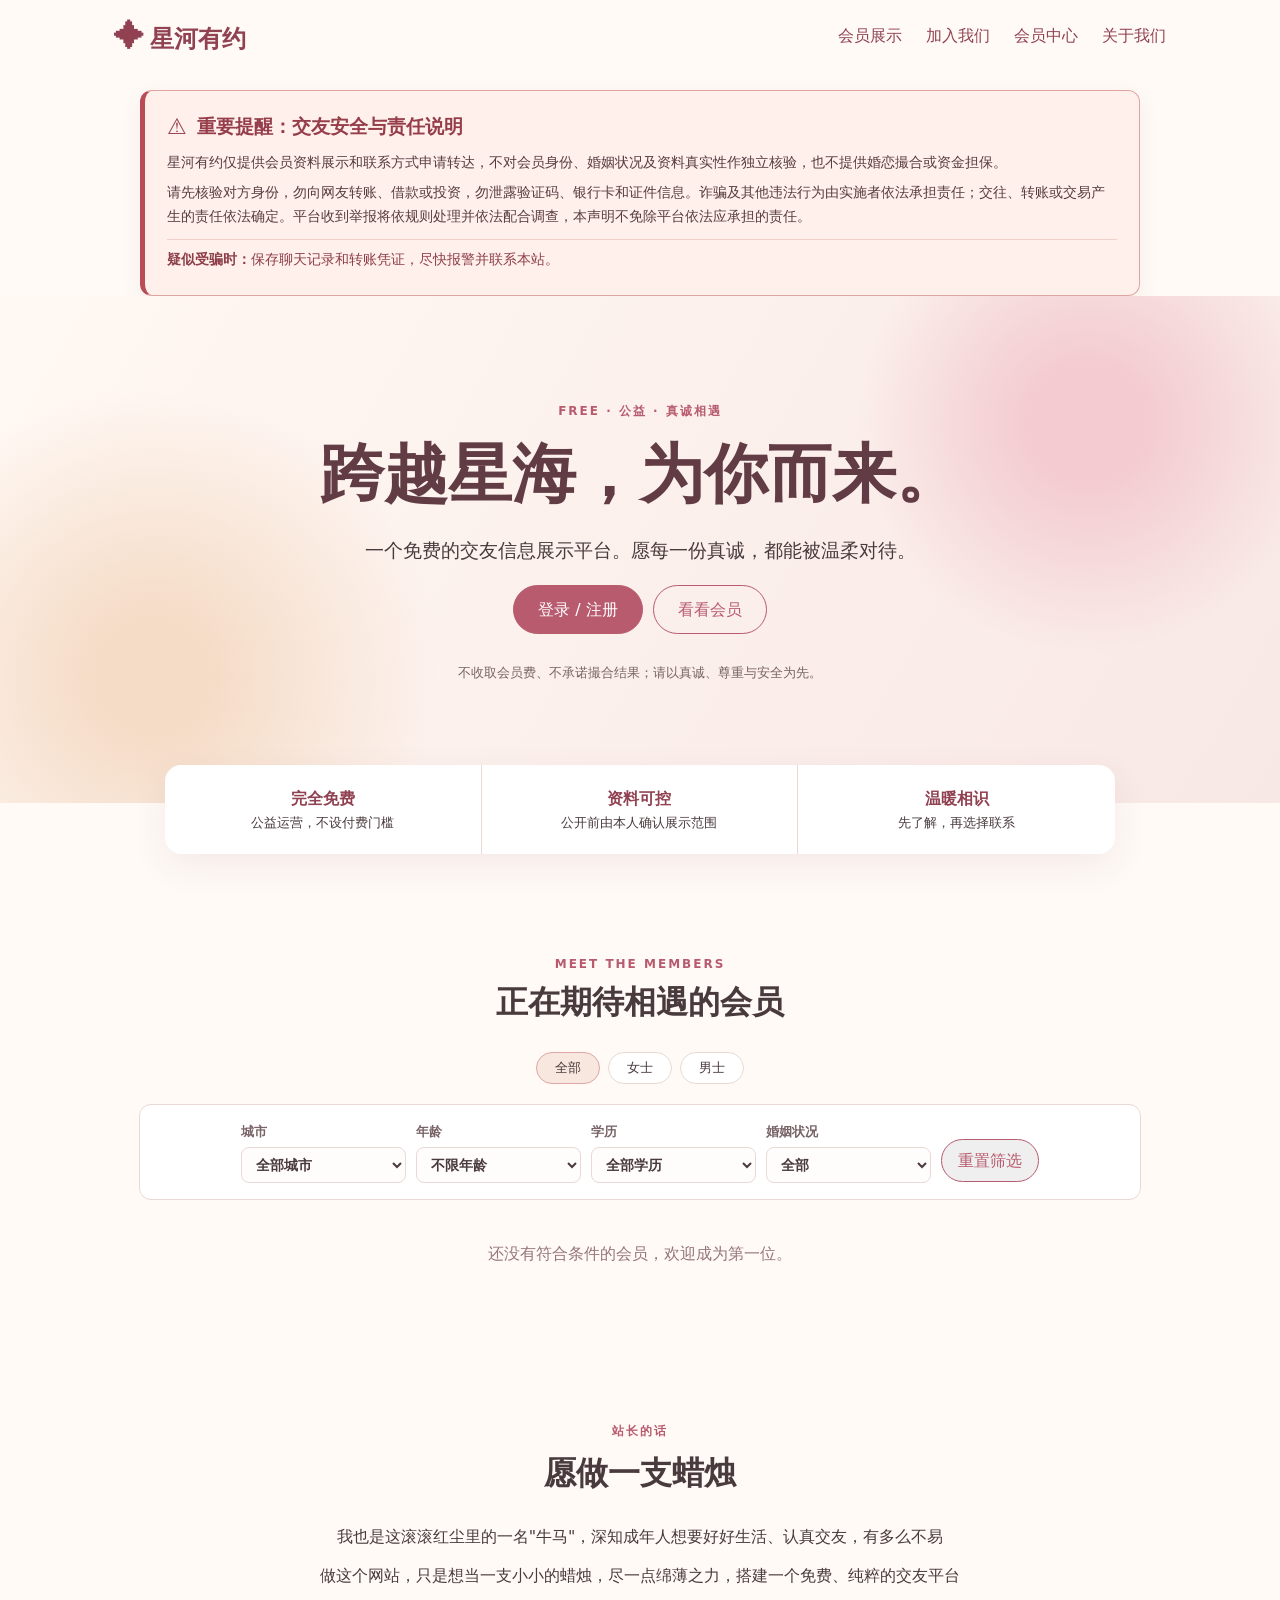
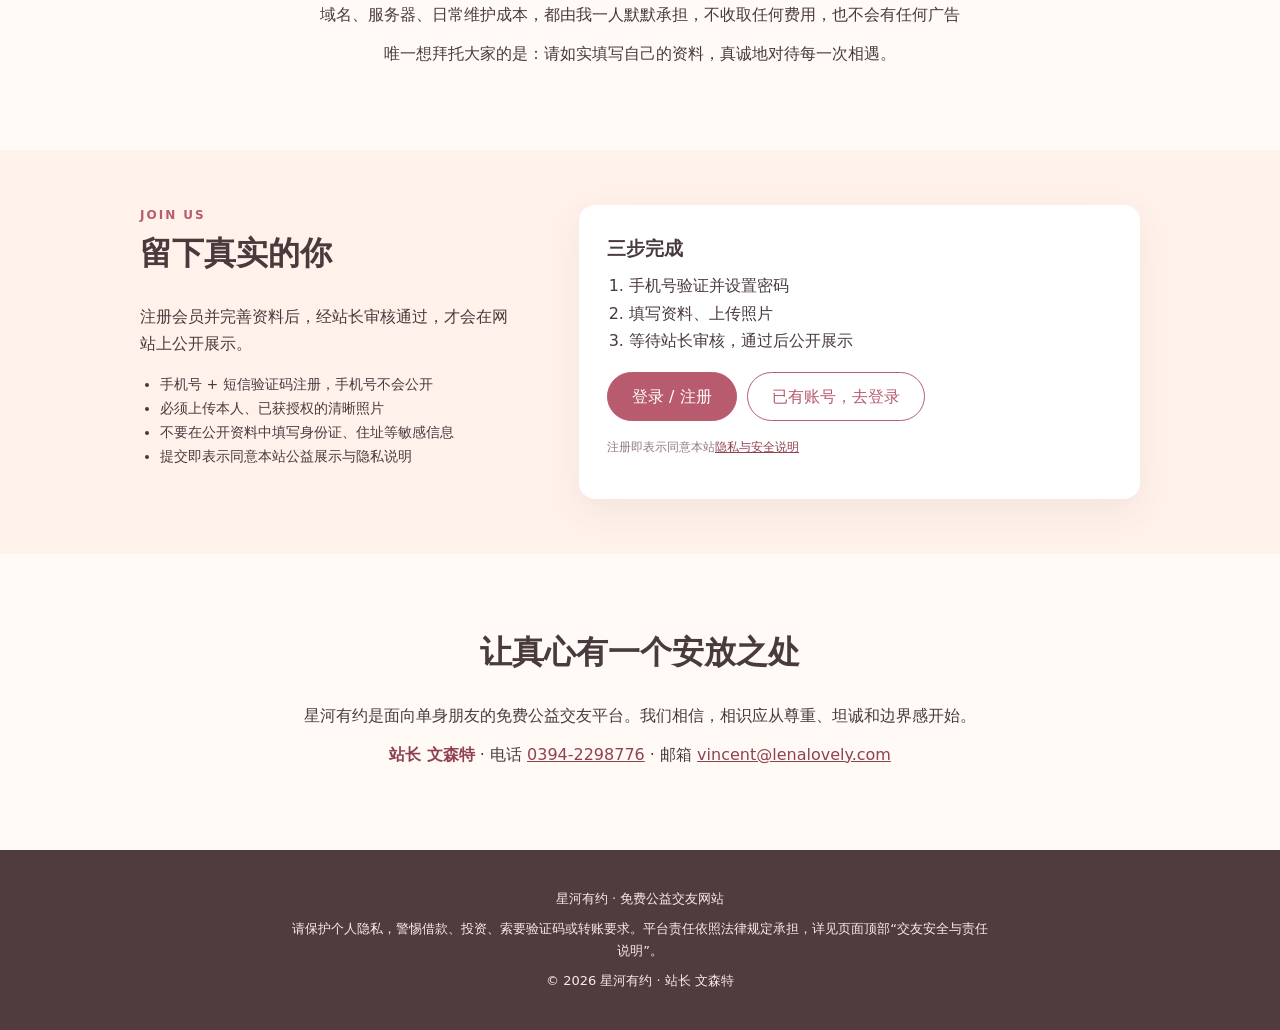
==== commit f0518e53: "Add files via upload" ====
--- a/index.html
+++ b/index.html
@@ -5,22 +5,22 @@
   <meta name="viewport" content="width=device-width, initial-scale=1.0" />
   <meta name="description" content="星河有约——免费公益交友信息展示平台。" />
   <title>星河有约 · 免费公益交友网站</title>
-  <link rel="stylesheet" href="styles.css?v=20261016c" />
+  <link rel="stylesheet" href="styles.css?v=20261016d" />
 </head>
 <body>
   <header class="site-header"><a class="brand" href="#top" aria-label="星河有约首页"><span>✦</span> 星河有约</a><nav><a href="#guests">会员展示</a><a href="#join">加入我们</a><a href="member.html">会员中心</a><a href="#about">关于我们</a></nav></header>
-  <section class="safety-alert" role="note" aria-labelledby="safety-alert-title"><div class="safety-alert-title"><span aria-hidden="true">⚠</span><h2 id="safety-alert-title">重要提醒：</h2></div><p>星河有约仅提供会员资料展示和联系方式申请转达，不对会员身份、婚姻状况及资料真实性作独立核验。</p><p>请先核验对方身份，勿向网友转账、借款或投资，勿泄露验证码、银行卡和证件信息。平台收到举报将依规处理并依法配合调查。</p><p class="safety-alert-action"><b>疑似受骗时：</b>保存聊天记录和转账凭证，尽快报警。</p></section>
+  <section class="safety-alert" role="note" aria-labelledby="safety-alert-title"><div class="safety-alert-title"><span aria-hidden="true">⚠</span><h2 id="safety-alert-title">重要提醒：交友安全与责任说明</h2></div><p>星河有约仅提供会员资料展示和联系方式申请转达，不对会员身份、婚姻状况及资料真实性作独立核验，也不提供婚恋撮合或资金担保。</p><p>请先核验对方身份，勿向网友转账、借款或投资，勿泄露验证码、银行卡和证件信息。诈骗及其他违法行为由实施者依法承担责任；交往、转账或交易产生的责任依法确定。平台收到举报将依规则处理并依法配合调查，本声明不免除平台依法应承担的责任。</p><p class="safety-alert-action"><b>疑似受骗时：</b>保存聊天记录和转账凭证，尽快报警并联系本站。</p></section>
   <main id="top">
     <section class="hero"><p class="eyebrow">FREE · 公益 · 真诚相遇</p><h1>跨越星海，为你而来。</h1><p>一个免费的交友信息展示平台。愿每一份真诚，都能被温柔对待。</p><div class="hero-actions"><a class="button primary" href="member.html">登录 / 注册</a><a class="button ghost" href="#guests">看看会员</a></div><p class="notice">不收取会员费、不承诺撮合结果；请以真诚、尊重与安全为先。</p></section>
     <section class="values"><article><b>完全免费</b><span>公益运营，不设付费门槛</span></article><article><b>资料可控</b><span>公开前由本人确认展示范围</span></article><article><b>温暖相识</b><span>先了解，再选择联系</span></article></section>
-    <section class="section" id="guests"><div class="section-heading"><p class="eyebrow">MEET THE MEMBERS</p><h2>正在期待相遇的会员</h2><div class="filters"><button class="filter active" data-filter="all">全部</button><button class="filter" data-filter="女">女士</button><button class="filter" data-filter="男">男士</button></div></div><div id="guest-list" class="guest-grid" aria-live="polite"></div><p id="empty-state" class="empty" hidden>还没有符合条件的会员，欢迎成为第一位。</p></section>
+    <section class="section" id="guests"><div class="section-heading"><p class="eyebrow">MEET THE MEMBERS</p><h2>正在期待相遇的会员</h2><div class="filters"><button class="filter active" data-filter="all">全部</button><button class="filter" data-filter="女">女士</button><button class="filter" data-filter="男">男士</button></div></div><div class="guest-filters" aria-label="筛选会员"><label>城市<select id="filter-city"><option value="">全部城市</option></select></label><label>年龄<select id="filter-age"><option value="">不限年龄</option><option value="18-25">18–25岁</option><option value="26-30">26–30岁</option><option value="31-35">31–35岁</option><option value="36-45">36–45岁</option><option value="46-120">46岁以上</option></select></label><label>学历<select id="filter-education"><option value="">全部学历</option><option>高中及以下</option><option>大专</option><option>本科</option><option>硕士</option><option>博士</option><option>其他</option></select></label><label>婚姻状况<select id="filter-marriage"><option value="">全部</option><option value="未婚">未婚</option><option value="离异">离异</option></select></label><button id="reset-guest-filters" class="button ghost" type="button">重置筛选</button></div><div id="guest-list" class="guest-grid" aria-live="polite"></div><p id="empty-state" class="empty" hidden>还没有符合条件的会员，欢迎成为第一位。</p><nav id="guest-pagination" class="guest-pagination" aria-label="会员分页" hidden><button id="guest-prev" class="button ghost" type="button">上一页</button><span id="guest-page-info" aria-live="polite"></span><button id="guest-next" class="button ghost" type="button">下一页</button></nav></section>
     <section class="about" id="founder-note"><p class="eyebrow">站长的话</p><h2>愿做一支蜡烛</h2><p>我也是这滚滚红尘里的一名"牛马"，深知成年人想要好好生活、认真交友，有多么不易</p><p>做这个网站，只是想当一支小小的蜡烛，尽一点绵薄之力，搭建一个免费、纯粹的交友平台</p><p>域名、服务器、日常维护成本，都由我一人默默承担，不收取任何费用，也不会有任何广告</p><p>唯一想拜托大家的是：请如实填写自己的资料，真诚地对待每一次相遇。</p></section>
     <section class="join section" id="join"><div><p class="eyebrow">JOIN US</p><h2>留下真实的你</h2><p>注册会员并完善资料后，经站长审核通过，才会在网站上公开展示。</p><ul><li>手机号 + 短信验证码注册，手机号不会公开</li><li>必须上传本人、已获授权的清晰照片</li><li>不要在公开资料中填写身份证、住址等敏感信息</li><li>提交即表示同意本站公益展示与隐私说明</li></ul></div><div class="join-card"><h3>三步完成</h3><ol><li>手机号验证并设置密码</li><li>填写资料、上传照片</li><li>等待站长审核，通过后公开展示</li></ol><p><a class="button primary" href="member.html">登录 / 注册</a><a class="button ghost" href="member.html">已有账号，去登录</a></p><label class="check" style="margin-top:14px"><small>注册即表示同意本站<a href="#privacy">隐私与安全说明</a></small></label></div></section>
     <section id="about" class="about"><h2>让真心有一个安放之处</h2><p>星河有约是面向单身朋友的免费公益交友平台。我们相信，相识应从尊重、坦诚和边界感开始。</p><p><b>站长 文森特</b> · 电话 <a href="tel:03942298776">0394-2298776</a> · 邮箱 <a href="mailto:vincent@lenalovely.com">vincent@lenalovely.com</a></p></section>
   </main>
-  <footer id="privacy"><p>星河有约 · 免费公益交友网站</p><p>请保护个人隐私，警惕借款、投资、索要验证码或转账要求。平台责任依照法律规定承担，详见页面顶部“重要提醒”。</p><p>© <span id="year"></span> 星河有约 · 站长 文森特</p></footer>
+  <footer id="privacy"><p>星河有约 · 免费公益交友网站</p><p>请保护个人隐私，警惕借款、投资、索要验证码或转账要求。平台责任依照法律规定承担，详见页面顶部“交友安全与责任说明”。</p><p>© <span id="year"></span> 星河有约 · 站长 文森特</p></footer>
   <dialog id="profile-dialog"><button class="close" aria-label="关闭">×</button><div id="dialog-content"></div></dialog>
   <script>window.PEIBANJI_TURNSTILE_SITEKEY = "0x4AAAAAAFFvjVPeDbIH4i0z";</script>
-  <script src="app.js?v=20261016b"></script>
+  <script src="app.js?v=20261016d"></script>
 </body>
 </html>
--- a/styles.css
+++ b/styles.css
@@ -20,6 +20,21 @@
 .admin-member-search>div{display:flex;align-items:center;gap:8px}
 .admin-member-search input{flex:1;min-width:0}
 .admin-member-search .button{flex:none;margin:0;padding:8px 16px}
+.admin-member-list{display:grid;gap:9px;max-width:900px;margin:12px 0 28px}
+.admin-member-item{overflow:hidden;border:1px solid var(--line);border-radius:12px;background:#fff;box-shadow:0 4px 14px #6d505008}
+.admin-member-summary{display:flex;align-items:center;justify-content:space-between;gap:14px;min-height:54px;padding:12px 16px;cursor:pointer;list-style:none}
+.admin-member-summary::-webkit-details-marker{display:none}
+.admin-member-summary::after{content:'＋';flex:none;color:var(--rose-dark);font-size:20px;line-height:1}
+.admin-member-item[open]>.admin-member-summary::after{content:'−'}
+.member-summary-main{display:flex;align-items:baseline;gap:16px;min-width:0}
+.member-summary-name{overflow:hidden;color:var(--ink);font-size:16px;text-overflow:ellipsis;white-space:nowrap}
+.member-summary-phone{color:#96767a;font-size:14px;white-space:nowrap}
+.member-summary-status{flex:none;padding:5px 10px;border-radius:999px;background:#fff3ef;color:var(--rose-dark);font-size:13px}
+.admin-member-detail{padding:14px 16px 18px;border-top:1px solid var(--line)}
+.admin-member-detail .member-photos{padding:0 0 10px}
+.admin-member-detail .card-body{padding:0}
+.admin-member-detail .member-actions{max-width:320px}
+@media(max-width:560px){.admin-member-summary{flex-wrap:wrap;gap:8px}.member-summary-main{flex:1 1 calc(100% - 34px);flex-wrap:wrap;gap:4px 12px}.member-summary-status{order:1}.admin-member-summary::after{order:2;margin-left:auto}.admin-member-detail .member-actions{max-width:none}}
 #profile-dialog{width:min(980px,calc(100vw - 32px));max-width:none;max-height:calc(100dvh - 32px);overflow:auto}
 #profile-dialog .close{z-index:3}
 .profile-modal-layout{display:grid;grid-template-columns:minmax(0,1.2fr) minmax(300px,.8fr);min-height:540px}
@@ -52,3 +67,14 @@
 @media(max-width:700px){.safety-alert{margin:12px 14px 0;padding:14px 16px}.safety-alert-title h2{font-size:17px}.safety-alert p{font-size:13px}}
 
 .join-card{background:white;border-radius:16px;padding:28px;box-shadow:var(--shadow)}.join-card h3{margin:0 0 8px}.join-card ol{padding-left:22px;margin:0 0 18px}.join-card .ghost{margin-left:10px}
+
+.guest-filters{display:flex;align-items:flex-end;justify-content:center;flex-wrap:wrap;gap:10px;margin:4px 0 24px;padding:16px;border:1px solid var(--line);border-radius:12px;background:#fff}
+.guest-filters label{width:165px;margin:0;color:#796467;font-size:13px}
+.guest-filters select{margin-top:4px;padding:8px 10px;font-size:14px}
+.guest-filters .button{min-height:42px;margin:0 0 1px;padding:7px 16px;white-space:nowrap}
+.guest-pagination{display:flex;align-items:center;justify-content:center;gap:18px;margin:28px auto 0}
+.guest-pagination .button{min-width:100px;margin:0;padding:8px 16px}
+.guest-pagination .button:disabled{opacity:.45;cursor:not-allowed}
+.guest-pagination span{min-width:170px;color:#796467;text-align:center;font-size:14px}
+.guest-pagination[hidden]{display:none}
+@media(max-width:560px){.guest-filters{justify-content:stretch;padding:12px}.guest-filters label{flex:1 1 calc(50% - 8px);width:auto}.guest-filters .button{flex:1 1 100%}.guest-pagination{gap:8px}.guest-pagination .button{min-width:78px;padding:7px 11px}.guest-pagination span{min-width:0;flex:1;font-size:12px}}
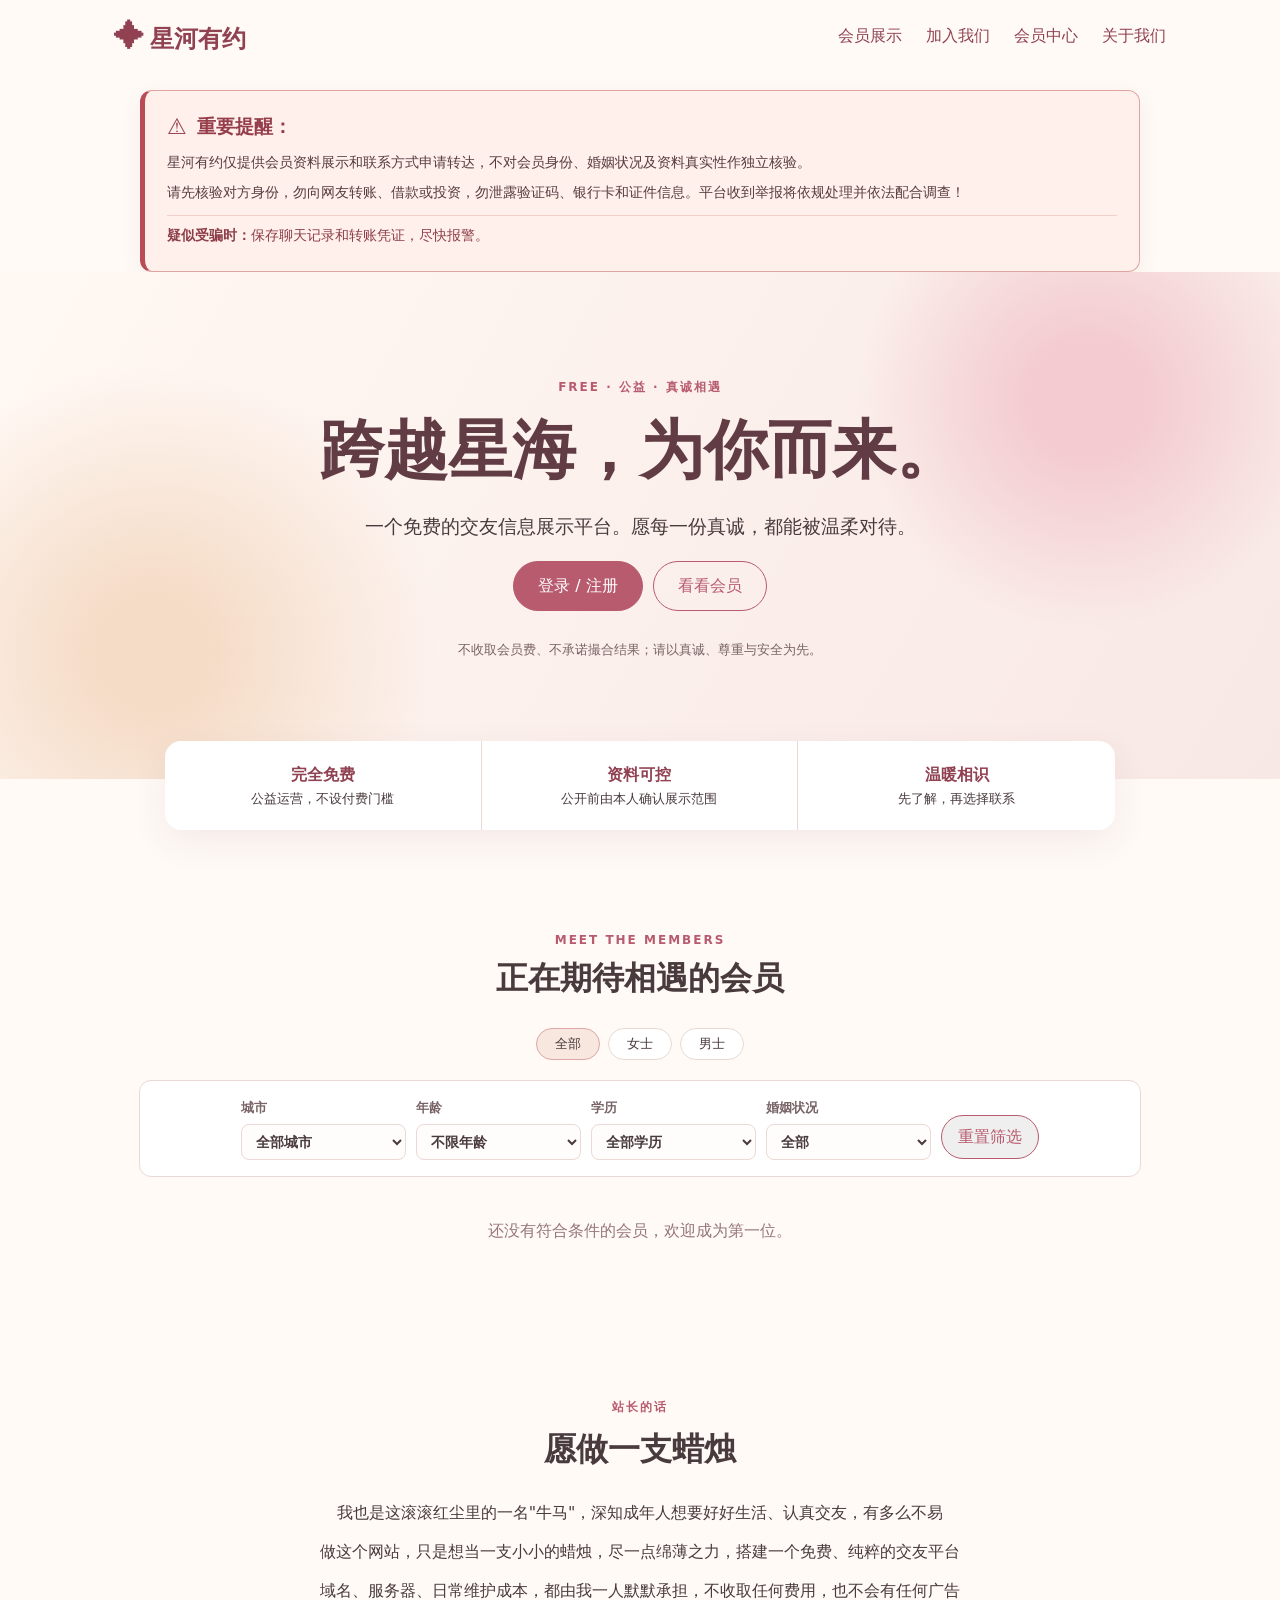
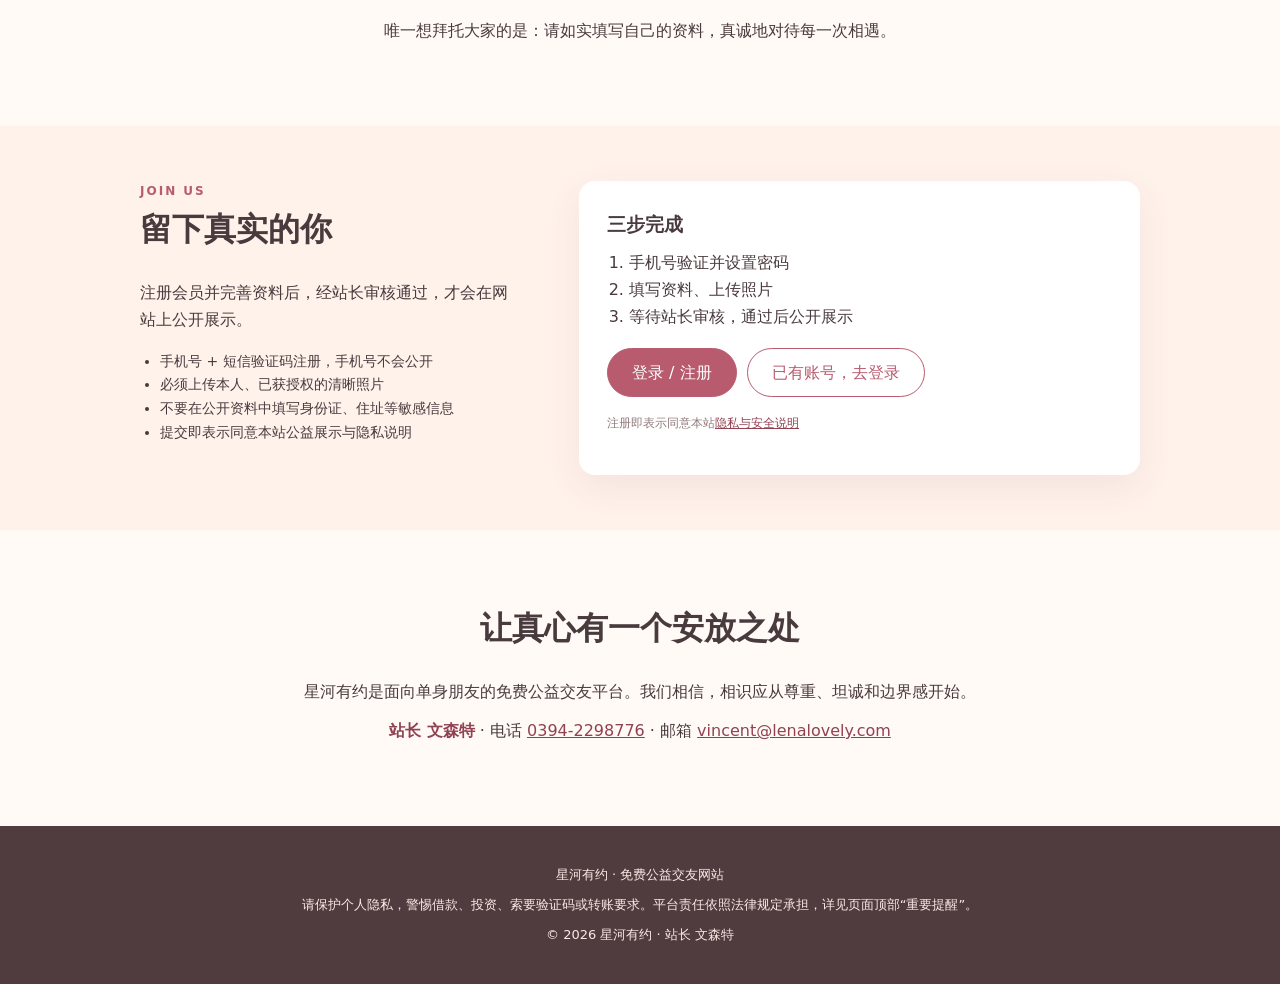
==== commit 36afe871: "Revise safety alert and footer text Updated safety alert section and footer content for clarity and " ====
--- a/index.html
+++ b/index.html
@@ -9,7 +9,7 @@
 </head>
 <body>
   <header class="site-header"><a class="brand" href="#top" aria-label="星河有约首页"><span>✦</span> 星河有约</a><nav><a href="#guests">会员展示</a><a href="#join">加入我们</a><a href="member.html">会员中心</a><a href="#about">关于我们</a></nav></header>
-  <section class="safety-alert" role="note" aria-labelledby="safety-alert-title"><div class="safety-alert-title"><span aria-hidden="true">⚠</span><h2 id="safety-alert-title">重要提醒：交友安全与责任说明</h2></div><p>星河有约仅提供会员资料展示和联系方式申请转达，不对会员身份、婚姻状况及资料真实性作独立核验，也不提供婚恋撮合或资金担保。</p><p>请先核验对方身份，勿向网友转账、借款或投资，勿泄露验证码、银行卡和证件信息。诈骗及其他违法行为由实施者依法承担责任；交往、转账或交易产生的责任依法确定。平台收到举报将依规则处理并依法配合调查，本声明不免除平台依法应承担的责任。</p><p class="safety-alert-action"><b>疑似受骗时：</b>保存聊天记录和转账凭证，尽快报警并联系本站。</p></section>
+  <section class="safety-alert" role="note" aria-labelledby="safety-alert-title"><div class="safety-alert-title"><span aria-hidden="true">⚠</span><h2 id="safety-alert-title">重要提醒：</h2></div><p>星河有约仅提供会员资料展示和联系方式申请转达，不对会员身份、婚姻状况及资料真实性作独立核验。</p><p>请先核验对方身份，勿向网友转账、借款或投资，勿泄露验证码、银行卡和证件信息。平台收到举报将依规处理并依法配合调查！</p><p class="safety-alert-action"><b>疑似受骗时：</b>保存聊天记录和转账凭证，尽快报警。</p></section>
   <main id="top">
     <section class="hero"><p class="eyebrow">FREE · 公益 · 真诚相遇</p><h1>跨越星海，为你而来。</h1><p>一个免费的交友信息展示平台。愿每一份真诚，都能被温柔对待。</p><div class="hero-actions"><a class="button primary" href="member.html">登录 / 注册</a><a class="button ghost" href="#guests">看看会员</a></div><p class="notice">不收取会员费、不承诺撮合结果；请以真诚、尊重与安全为先。</p></section>
     <section class="values"><article><b>完全免费</b><span>公益运营，不设付费门槛</span></article><article><b>资料可控</b><span>公开前由本人确认展示范围</span></article><article><b>温暖相识</b><span>先了解，再选择联系</span></article></section>
@@ -18,7 +18,7 @@
     <section class="join section" id="join"><div><p class="eyebrow">JOIN US</p><h2>留下真实的你</h2><p>注册会员并完善资料后，经站长审核通过，才会在网站上公开展示。</p><ul><li>手机号 + 短信验证码注册，手机号不会公开</li><li>必须上传本人、已获授权的清晰照片</li><li>不要在公开资料中填写身份证、住址等敏感信息</li><li>提交即表示同意本站公益展示与隐私说明</li></ul></div><div class="join-card"><h3>三步完成</h3><ol><li>手机号验证并设置密码</li><li>填写资料、上传照片</li><li>等待站长审核，通过后公开展示</li></ol><p><a class="button primary" href="member.html">登录 / 注册</a><a class="button ghost" href="member.html">已有账号，去登录</a></p><label class="check" style="margin-top:14px"><small>注册即表示同意本站<a href="#privacy">隐私与安全说明</a></small></label></div></section>
     <section id="about" class="about"><h2>让真心有一个安放之处</h2><p>星河有约是面向单身朋友的免费公益交友平台。我们相信，相识应从尊重、坦诚和边界感开始。</p><p><b>站长 文森特</b> · 电话 <a href="tel:03942298776">0394-2298776</a> · 邮箱 <a href="mailto:vincent@lenalovely.com">vincent@lenalovely.com</a></p></section>
   </main>
-  <footer id="privacy"><p>星河有约 · 免费公益交友网站</p><p>请保护个人隐私，警惕借款、投资、索要验证码或转账要求。平台责任依照法律规定承担，详见页面顶部“交友安全与责任说明”。</p><p>© <span id="year"></span> 星河有约 · 站长 文森特</p></footer>
+  <footer id="privacy"><p>星河有约 · 免费公益交友网站</p><p>请保护个人隐私，警惕借款、投资、索要验证码或转账要求。平台责任依照法律规定承担，详见页面顶部“重要提醒”。</p><p>© <span id="year"></span> 星河有约 · 站长 文森特</p></footer>
   <dialog id="profile-dialog"><button class="close" aria-label="关闭">×</button><div id="dialog-content"></div></dialog>
   <script>window.PEIBANJI_TURNSTILE_SITEKEY = "0x4AAAAAAFFvjVPeDbIH4i0z";</script>
   <script src="app.js?v=20261016d"></script>
--- a/styles.css
+++ b/styles.css
@@ -35,6 +35,34 @@
 .admin-member-detail .card-body{padding:0}
 .admin-member-detail .member-actions{max-width:320px}
 @media(max-width:560px){.admin-member-summary{flex-wrap:wrap;gap:8px}.member-summary-main{flex:1 1 calc(100% - 34px);flex-wrap:wrap;gap:4px 12px}.member-summary-status{order:1}.admin-member-summary::after{order:2;margin-left:auto}.admin-member-detail .member-actions{max-width:none}}
+.admin-member-summary{justify-content:flex-start;padding:8px 12px}
+.admin-member-summary::after{content:none}
+.member-summary-toggle{display:flex;align-items:center;justify-content:space-between;gap:12px;flex:1;min-width:220px;min-height:42px;padding:4px;border:0;background:transparent;color:inherit;font:inherit;text-align:left;cursor:pointer}
+.member-summary-main{flex-wrap:wrap}
+.member-summary-icon{flex:none;color:var(--rose-dark);font-size:19px;line-height:1}
+.member-quick-actions{display:flex;align-items:center;gap:8px;flex:none}
+.member-quick-actions .button{min-height:38px;margin:0;padding:6px 14px;white-space:nowrap}
+.member-quick-actions .member-delete{border-color:#d8a2a7;color:#a34e5c;background:#fff}
+.member-quick-actions .member-delete:hover{background:#fff0ed}
+.admin-member-pagination{display:flex;align-items:center;justify-content:center;gap:14px;max-width:900px;margin:-12px 0 30px}
+.admin-member-pagination[hidden]{display:none}
+.admin-member-pagination .button{min-width:90px;margin:0;padding:7px 14px}
+.admin-member-pagination .button:disabled{opacity:.45;cursor:not-allowed}
+.admin-member-pagination span{min-width:180px;color:#796467;text-align:center;font-size:13px}
+@media(max-width:560px){.admin-member-summary{align-items:flex-start;flex-wrap:wrap;gap:5px}.member-summary-toggle{min-width:0}.member-quick-actions{width:100%;padding:0 4px 4px}.member-quick-actions .button{flex:1}.admin-member-detail .member-actions{max-width:none}.admin-member-pagination{gap:8px}.admin-member-pagination span{min-width:0;flex:1;font-size:12px}}
+.admin-member-summary{display:grid;grid-template-columns:minmax(0,2fr) minmax(110px,1fr) minmax(100px,1fr) minmax(120px,1fr) 36px;align-items:center;gap:10px;padding:8px 12px}
+.member-summary-toggle{display:flex;align-items:center;justify-content:flex-start;gap:12px;min-width:0;width:100%;min-height:42px;padding:4px;border:0;background:transparent;color:inherit;font:inherit;text-align:left;cursor:pointer}
+.member-summary-name{overflow:hidden;text-overflow:ellipsis;white-space:nowrap}
+.member-summary-phone{white-space:nowrap}
+.member-summary-status{justify-self:center;white-space:nowrap}
+.member-quick-actions{display:contents}
+.member-quick-actions .button{width:100%;min-height:38px;margin:0;padding:6px 10px;white-space:nowrap}
+.member-quick-actions .member-delete{border-color:#d8a2a7;color:#a34e5c;background:#fff}
+.member-quick-actions .member-delete:hover{background:#fff0ed}
+.member-action-placeholder{display:block;min-height:1px}
+.member-expand-toggle{display:grid;width:36px;height:38px;place-items:center;padding:0;border:0;border-radius:8px;background:transparent;color:var(--rose-dark);font-size:20px;cursor:pointer}
+.member-expand-toggle:hover{background:#fff2ed}
+@media(max-width:680px){.admin-member-summary{grid-template-columns:minmax(0,1fr) minmax(100px,.7fr) 36px;gap:8px}.member-summary-toggle{grid-column:1;grid-row:1}.member-summary-status{grid-column:2;grid-row:1}.member-expand-toggle{grid-column:3;grid-row:1}.member-quick-actions .member-unpublish,.member-action-placeholder{grid-column:1;grid-row:2}.member-quick-actions .member-delete{grid-column:2;grid-row:2}.member-quick-actions .button{min-height:36px}}
 #profile-dialog{width:min(980px,calc(100vw - 32px));max-width:none;max-height:calc(100dvh - 32px);overflow:auto}
 #profile-dialog .close{z-index:3}
 .profile-modal-layout{display:grid;grid-template-columns:minmax(0,1.2fr) minmax(300px,.8fr);min-height:540px}
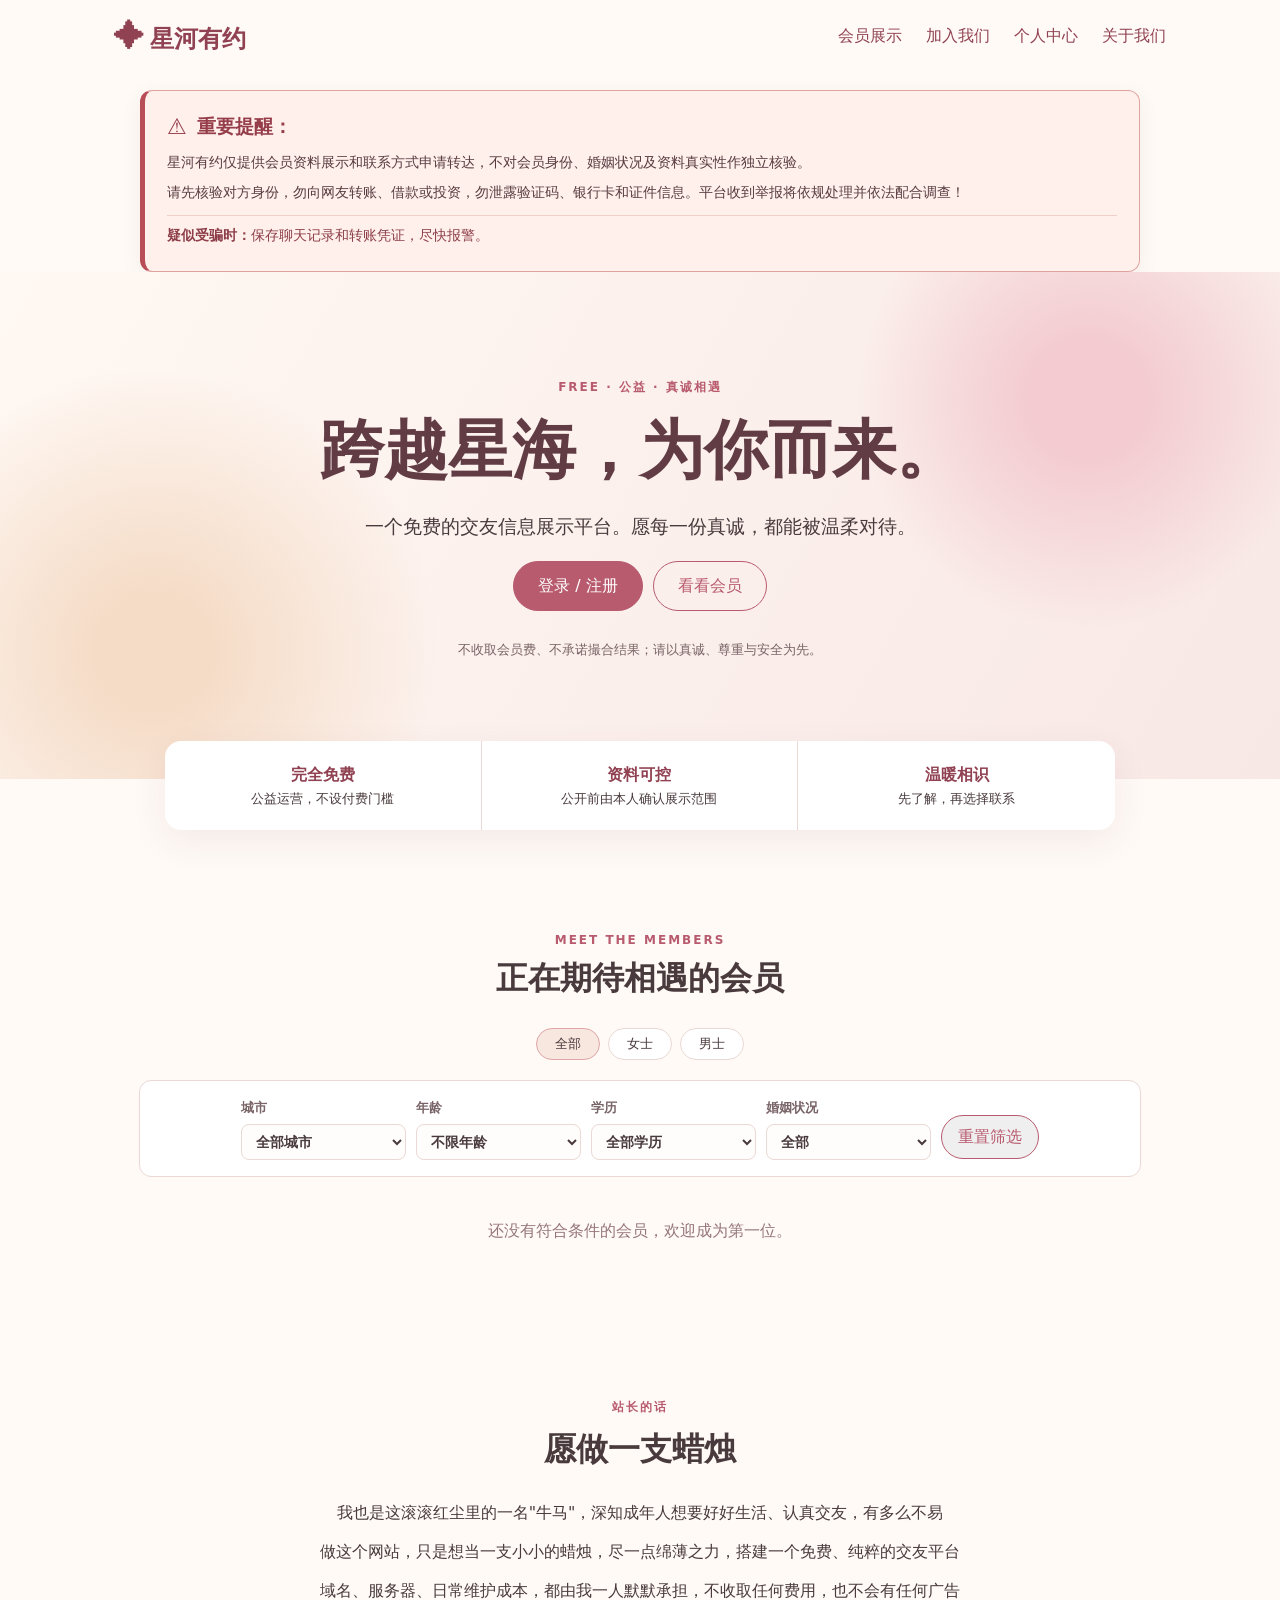
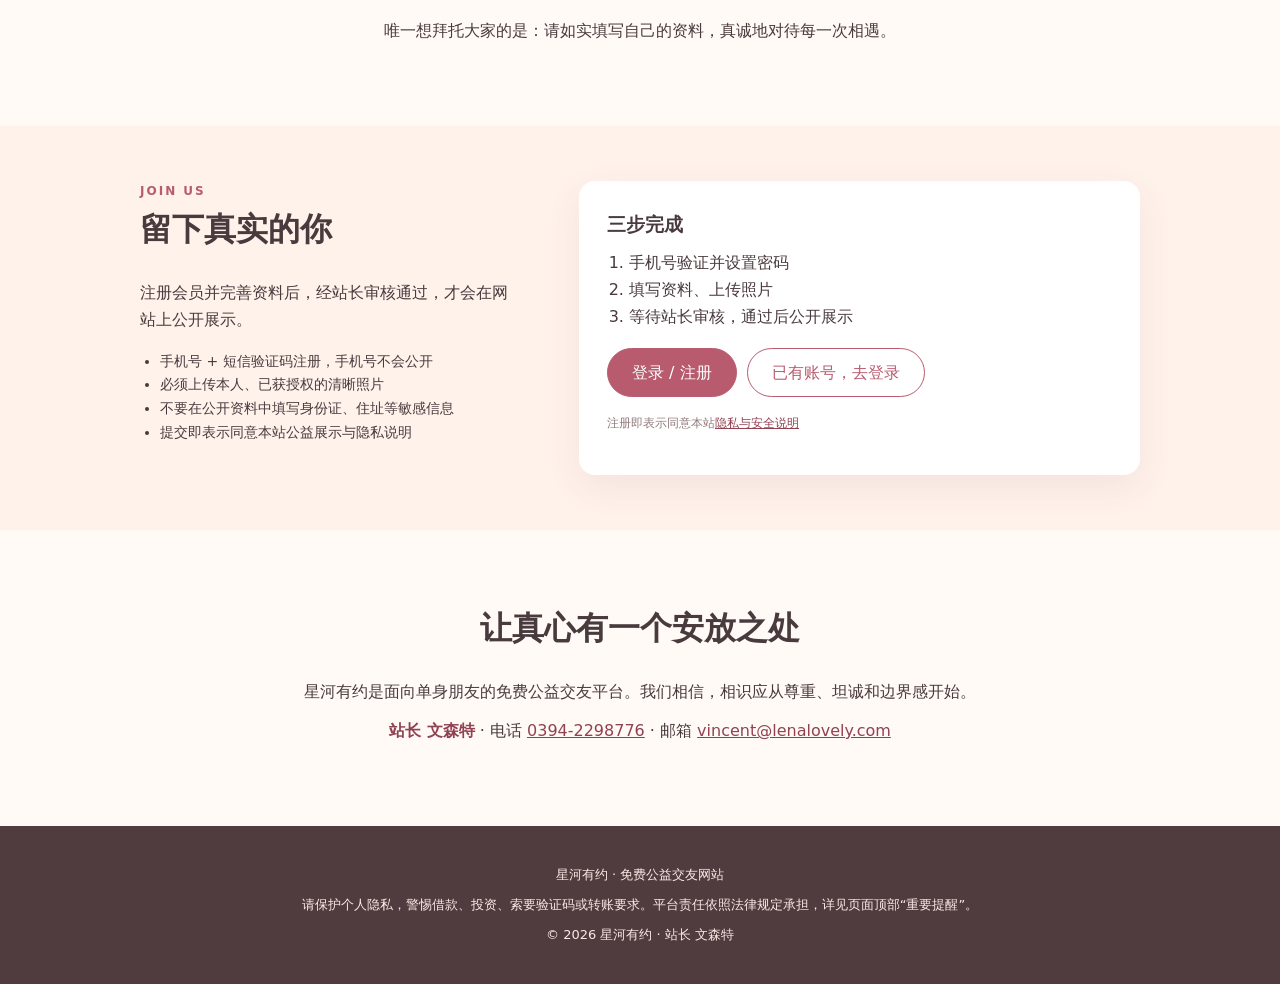
==== commit fc46aa71: "Change '会员中心' to '个人中心' in header" ====
--- a/index.html
+++ b/index.html
@@ -8,7 +8,7 @@
   <link rel="stylesheet" href="styles.css?v=20261016d" />
 </head>
 <body>
-  <header class="site-header"><a class="brand" href="#top" aria-label="星河有约首页"><span>✦</span> 星河有约</a><nav><a href="#guests">会员展示</a><a href="#join">加入我们</a><a href="member.html">会员中心</a><a href="#about">关于我们</a></nav></header>
+  <header class="site-header"><a class="brand" href="#top" aria-label="星河有约首页"><span>✦</span> 星河有约</a><nav><a href="#guests">会员展示</a><a href="#join">加入我们</a><a href="member.html">个人中心</a><a href="#about">关于我们</a></nav></header>
   <section class="safety-alert" role="note" aria-labelledby="safety-alert-title"><div class="safety-alert-title"><span aria-hidden="true">⚠</span><h2 id="safety-alert-title">重要提醒：</h2></div><p>星河有约仅提供会员资料展示和联系方式申请转达，不对会员身份、婚姻状况及资料真实性作独立核验。</p><p>请先核验对方身份，勿向网友转账、借款或投资，勿泄露验证码、银行卡和证件信息。平台收到举报将依规处理并依法配合调查！</p><p class="safety-alert-action"><b>疑似受骗时：</b>保存聊天记录和转账凭证，尽快报警。</p></section>
   <main id="top">
     <section class="hero"><p class="eyebrow">FREE · 公益 · 真诚相遇</p><h1>跨越星海，为你而来。</h1><p>一个免费的交友信息展示平台。愿每一份真诚，都能被温柔对待。</p><div class="hero-actions"><a class="button primary" href="member.html">登录 / 注册</a><a class="button ghost" href="#guests">看看会员</a></div><p class="notice">不收取会员费、不承诺撮合结果；请以真诚、尊重与安全为先。</p></section>
--- a/styles.css
+++ b/styles.css
@@ -63,6 +63,13 @@
 .member-expand-toggle{display:grid;width:36px;height:38px;place-items:center;padding:0;border:0;border-radius:8px;background:transparent;color:var(--rose-dark);font-size:20px;cursor:pointer}
 .member-expand-toggle:hover{background:#fff2ed}
 @media(max-width:680px){.admin-member-summary{grid-template-columns:minmax(0,1fr) minmax(100px,.7fr) 36px;gap:8px}.member-summary-toggle{grid-column:1;grid-row:1}.member-summary-status{grid-column:2;grid-row:1}.member-expand-toggle{grid-column:3;grid-row:1}.member-quick-actions .member-unpublish,.member-action-placeholder{grid-column:1;grid-row:2}.member-quick-actions .member-delete{grid-column:2;grid-row:2}.member-quick-actions .button{min-height:36px}}
+.member-quick-actions .button{width:64px;height:32px;min-height:32px;justify-self:center;margin:0;padding:4px 5px;font-size:13px;line-height:22px}
+.contact-request-card .card-body{padding:18px 20px}
+.contact-request-actions{display:flex;flex-wrap:wrap;gap:8px;margin-top:16px}
+.contact-request-actions .button{display:inline-flex;align-items:center;justify-content:center;min-height:36px;margin:0;padding:6px 13px;border-radius:999px;font-size:13px;line-height:1.4;white-space:nowrap}
+.contact-request-actions .button.primary{box-shadow:0 3px 8px #b85b6e22}
+.contact-request-actions .button.ghost{border-color:#e7c9c7;background:#fff;color:#a34e5c}
+.contact-request-actions .button.ghost:hover{background:#fff3f0}
 #profile-dialog{width:min(980px,calc(100vw - 32px));max-width:none;max-height:calc(100dvh - 32px);overflow:auto}
 #profile-dialog .close{z-index:3}
 .profile-modal-layout{display:grid;grid-template-columns:minmax(0,1.2fr) minmax(300px,.8fr);min-height:540px}
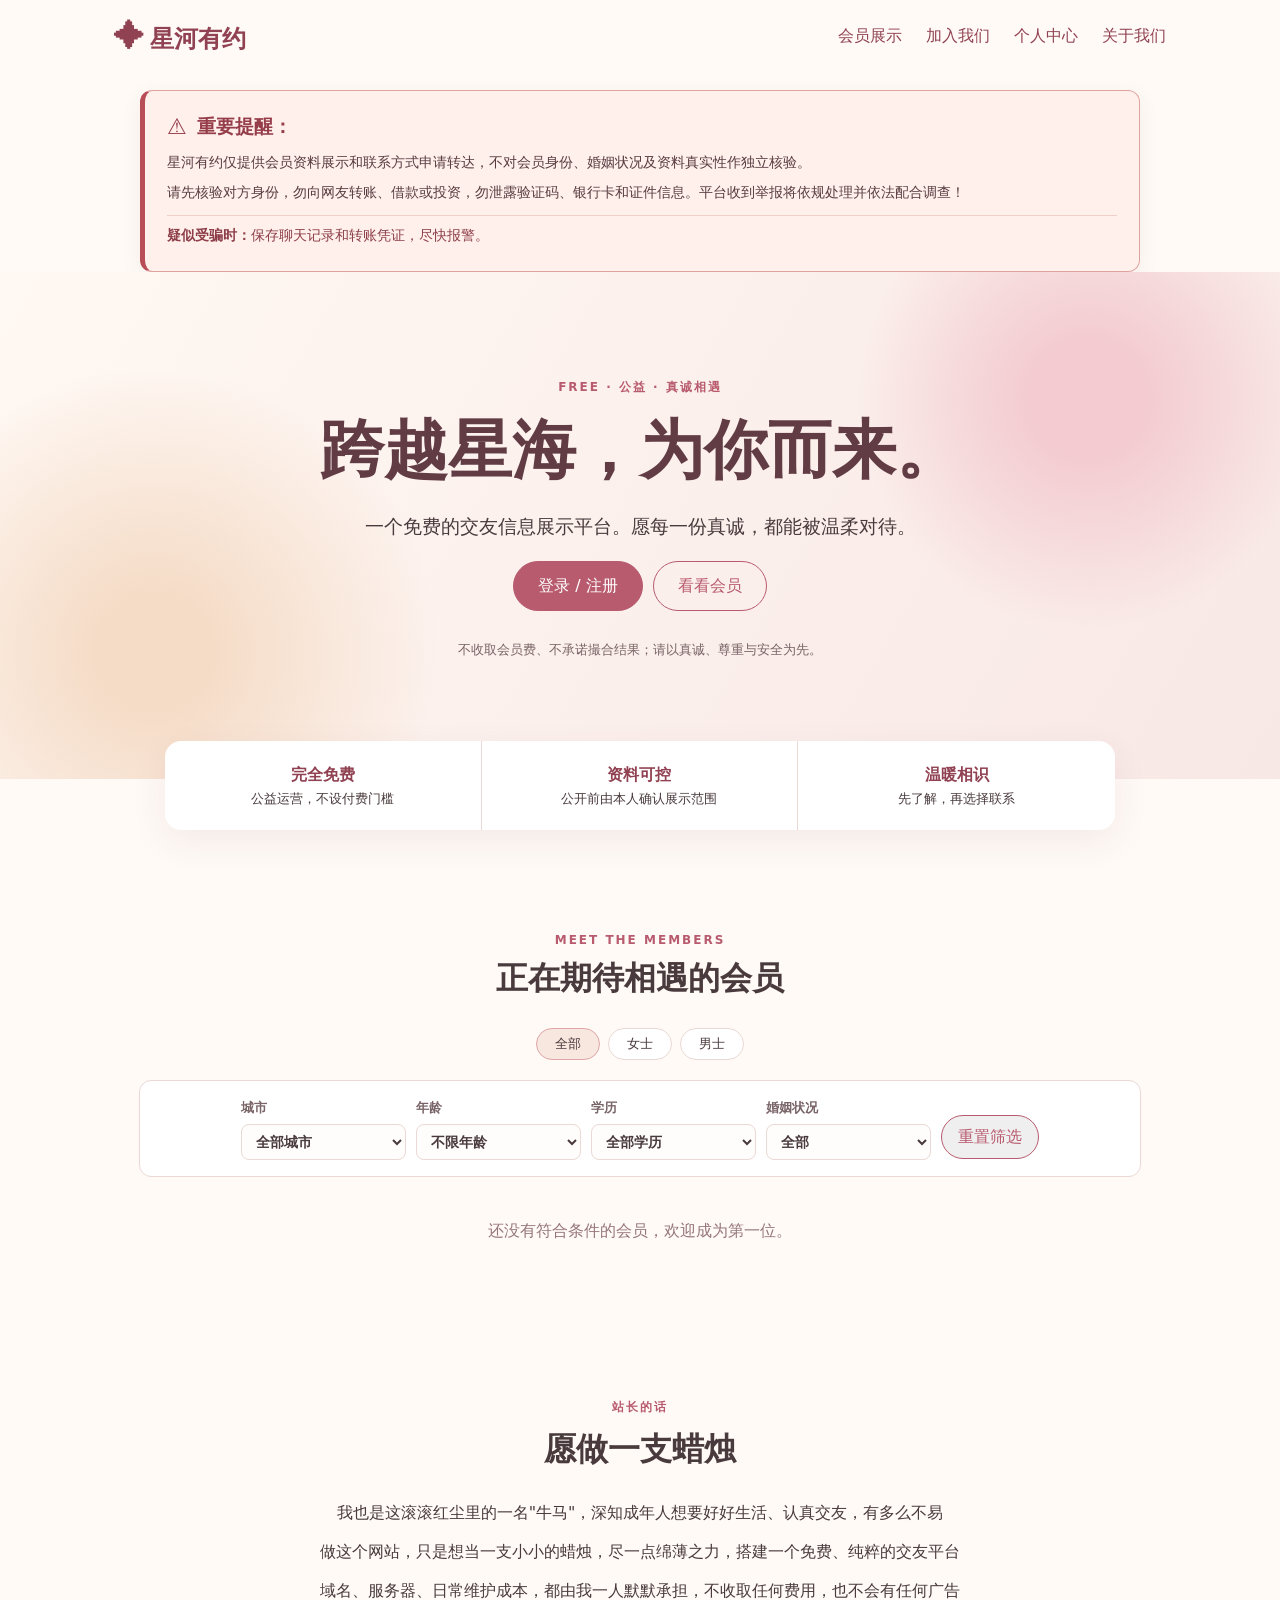
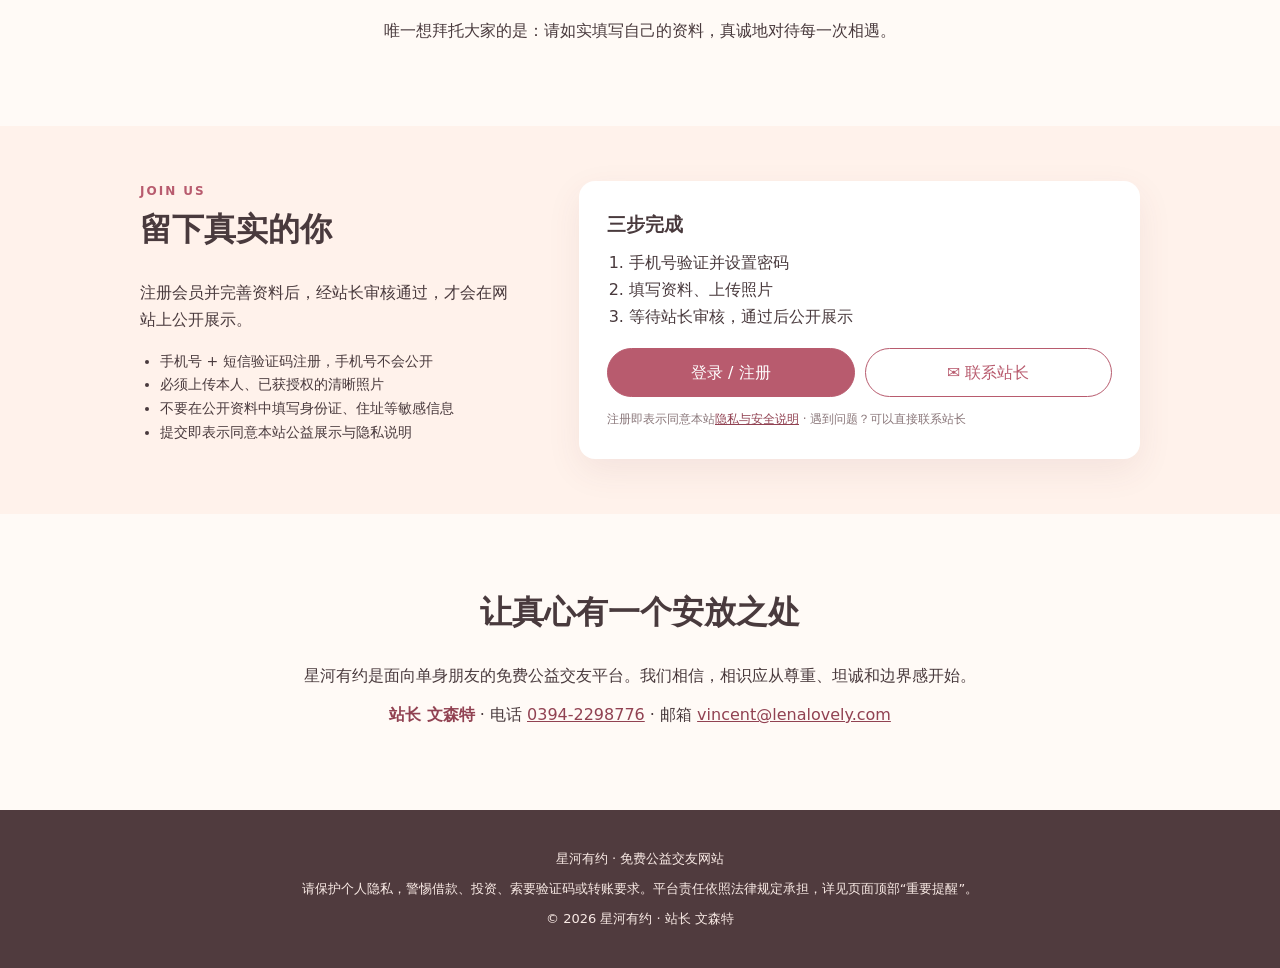
==== commit 9c4298c5: "Add files via upload" ====
--- a/index.html
+++ b/index.html
@@ -15,12 +15,13 @@
     <section class="values"><article><b>完全免费</b><span>公益运营，不设付费门槛</span></article><article><b>资料可控</b><span>公开前由本人确认展示范围</span></article><article><b>温暖相识</b><span>先了解，再选择联系</span></article></section>
     <section class="section" id="guests"><div class="section-heading"><p class="eyebrow">MEET THE MEMBERS</p><h2>正在期待相遇的会员</h2><div class="filters"><button class="filter active" data-filter="all">全部</button><button class="filter" data-filter="女">女士</button><button class="filter" data-filter="男">男士</button></div></div><div class="guest-filters" aria-label="筛选会员"><label>城市<select id="filter-city"><option value="">全部城市</option></select></label><label>年龄<select id="filter-age"><option value="">不限年龄</option><option value="18-25">18–25岁</option><option value="26-30">26–30岁</option><option value="31-35">31–35岁</option><option value="36-45">36–45岁</option><option value="46-120">46岁以上</option></select></label><label>学历<select id="filter-education"><option value="">全部学历</option><option>高中及以下</option><option>大专</option><option>本科</option><option>硕士</option><option>博士</option><option>其他</option></select></label><label>婚姻状况<select id="filter-marriage"><option value="">全部</option><option value="未婚">未婚</option><option value="离异">离异</option></select></label><button id="reset-guest-filters" class="button ghost" type="button">重置筛选</button></div><div id="guest-list" class="guest-grid" aria-live="polite"></div><p id="empty-state" class="empty" hidden>还没有符合条件的会员，欢迎成为第一位。</p><nav id="guest-pagination" class="guest-pagination" aria-label="会员分页" hidden><button id="guest-prev" class="button ghost" type="button">上一页</button><span id="guest-page-info" aria-live="polite"></span><button id="guest-next" class="button ghost" type="button">下一页</button></nav></section>
     <section class="about" id="founder-note"><p class="eyebrow">站长的话</p><h2>愿做一支蜡烛</h2><p>我也是这滚滚红尘里的一名"牛马"，深知成年人想要好好生活、认真交友，有多么不易</p><p>做这个网站，只是想当一支小小的蜡烛，尽一点绵薄之力，搭建一个免费、纯粹的交友平台</p><p>域名、服务器、日常维护成本，都由我一人默默承担，不收取任何费用，也不会有任何广告</p><p>唯一想拜托大家的是：请如实填写自己的资料，真诚地对待每一次相遇。</p></section>
-    <section class="join section" id="join"><div><p class="eyebrow">JOIN US</p><h2>留下真实的你</h2><p>注册会员并完善资料后，经站长审核通过，才会在网站上公开展示。</p><ul><li>手机号 + 短信验证码注册，手机号不会公开</li><li>必须上传本人、已获授权的清晰照片</li><li>不要在公开资料中填写身份证、住址等敏感信息</li><li>提交即表示同意本站公益展示与隐私说明</li></ul></div><div class="join-card"><h3>三步完成</h3><ol><li>手机号验证并设置密码</li><li>填写资料、上传照片</li><li>等待站长审核，通过后公开展示</li></ol><p><a class="button primary" href="member.html">登录 / 注册</a><a class="button ghost" href="member.html">已有账号，去登录</a></p><label class="check" style="margin-top:14px"><small>注册即表示同意本站<a href="#privacy">隐私与安全说明</a></small></label></div></section>
+    <section class="join section" id="join"><div><p class="eyebrow">JOIN US</p><h2>留下真实的你</h2><p>注册会员并完善资料后，经站长审核通过，才会在网站上公开展示。</p><ul><li>手机号 + 短信验证码注册，手机号不会公开</li><li>必须上传本人、已获授权的清晰照片</li><li>不要在公开资料中填写身份证、住址等敏感信息</li><li>提交即表示同意本站公益展示与隐私说明</li></ul></div><div class="join-card"><h3>三步完成</h3><ol><li>手机号验证并设置密码</li><li>填写资料、上传照片</li><li>等待站长审核，通过后公开展示</li></ol><div class="join-actions"><a class="button primary" href="member.html">登录 / 注册</a><button class="button ghost" id="open-contact" type="button">✉ 联系站长</button></div><p class="join-hint">注册即表示同意本站<a href="#privacy">隐私与安全说明</a> · 遇到问题？可以直接联系站长</p></div></section>
     <section id="about" class="about"><h2>让真心有一个安放之处</h2><p>星河有约是面向单身朋友的免费公益交友平台。我们相信，相识应从尊重、坦诚和边界感开始。</p><p><b>站长 文森特</b> · 电话 <a href="tel:03942298776">0394-2298776</a> · 邮箱 <a href="mailto:vincent@lenalovely.com">vincent@lenalovely.com</a></p></section>
   </main>
   <footer id="privacy"><p>星河有约 · 免费公益交友网站</p><p>请保护个人隐私，警惕借款、投资、索要验证码或转账要求。平台责任依照法律规定承担，详见页面顶部“重要提醒”。</p><p>© <span id="year"></span> 星河有约 · 站长 文森特</p></footer>
   <dialog id="profile-dialog"><button class="close" aria-label="关闭">×</button><div id="dialog-content"></div></dialog>
+  <dialog id="contact-dialog" class="contact-dialog"><button class="close" type="button" aria-label="关闭">×</button><p class="eyebrow">CONTACT</p><h2>联系站长</h2><p class="lead">审核进度、资料修改、举报反馈、建议合作，都可以直接联系站长 文森特。</p><div class="crow"><span class="ic" aria-hidden="true">☎</span><div class="ct"><small>电话</small><b>0394-2298776</b></div><div class="ca"><a class="button primary" href="tel:03942298776">拨打</a><button class="button ghost" type="button" data-copy="0394-2298776">复制</button></div></div><div class="crow"><span class="ic" aria-hidden="true">✉</span><div class="ct"><small>邮箱</small><b>vincent@lenalovely.com</b></div><div class="ca"><a class="button primary" href="mailto:vincent@lenalovely.com">写邮件</a><button class="button ghost" type="button" data-copy="vincent@lenalovely.com">复制</button></div></div><p class="tip">联系时请说明你的注册手机号后四位，方便站长查询。切勿向任何人透露短信验证码。</p></dialog>
   <script>window.PEIBANJI_TURNSTILE_SITEKEY = "0x4AAAAAAFFvjVPeDbIH4i0z";</script>
-  <script src="app.js?v=20261016d"></script>
+  <script src="app.js?v=20261016e"></script>
 </body>
 </html>
--- a/styles.css
+++ b/styles.css
@@ -113,3 +113,14 @@
 .guest-pagination span{min-width:170px;color:#796467;text-align:center;font-size:14px}
 .guest-pagination[hidden]{display:none}
 @media(max-width:560px){.guest-filters{justify-content:stretch;padding:12px}.guest-filters label{flex:1 1 calc(50% - 8px);width:auto}.guest-filters .button{flex:1 1 100%}.guest-pagination{gap:8px}.guest-pagination .button{min-width:78px;padding:7px 11px}.guest-pagination span{min-width:0;flex:1;font-size:12px}}
+.join-card .join-actions{display:flex;gap:10px;flex-wrap:wrap;margin:0 0 4px}.join-card .join-actions .button{margin:0;flex:1 1 140px;text-align:center;cursor:pointer;font:inherit}.join-card .join-actions .ghost{background:transparent;color:var(--rose);border:1px solid var(--rose)}.join-card .join-actions .ghost:hover{background:#fff3f0}
+.join-hint{margin:12px 0 0;font-size:12px;color:#8a777a}.join-hint a{color:var(--rose-dark)}
+#contact-dialog{color:var(--ink);position:fixed;width:min(480px,calc(100vw - 24px));max-width:none;padding:34px 28px 26px;overflow:auto;max-height:calc(100dvh - 24px)}
+#contact-dialog h2{margin:2px 0 6px}#contact-dialog .lead{margin:0 0 16px;font-size:14px;color:#6b585b}
+#contact-dialog .close{right:12px;top:10px}
+.crow{display:flex;align-items:center;gap:12px;padding:14px;margin-bottom:10px;border:1px solid var(--line);border-radius:14px;background:#fffdfb;flex-wrap:wrap}
+.crow .ic{width:38px;height:38px;border-radius:50%;background:var(--peach);color:var(--rose-dark);display:grid;place-items:center;font-size:18px;flex:none}
+.crow .ct{flex:1 1 150px;min-width:0}.crow small{display:block;color:#8a777a;font-size:12px;line-height:1.3}.crow b{font-size:16px;overflow-wrap:anywhere}
+.crow .ca{display:flex;gap:8px;flex:1 1 100%}.crow .ca .button{flex:1;margin:0;min-height:36px;padding:6px 16px;font:inherit;font-size:14px;display:inline-flex;align-items:center;justify-content:center;cursor:pointer}
+.crow .ghost{background:transparent;color:var(--rose);border:1px solid var(--rose)}
+#contact-dialog .tip{margin:14px 0 0;font-size:12px;color:#8a777a}
